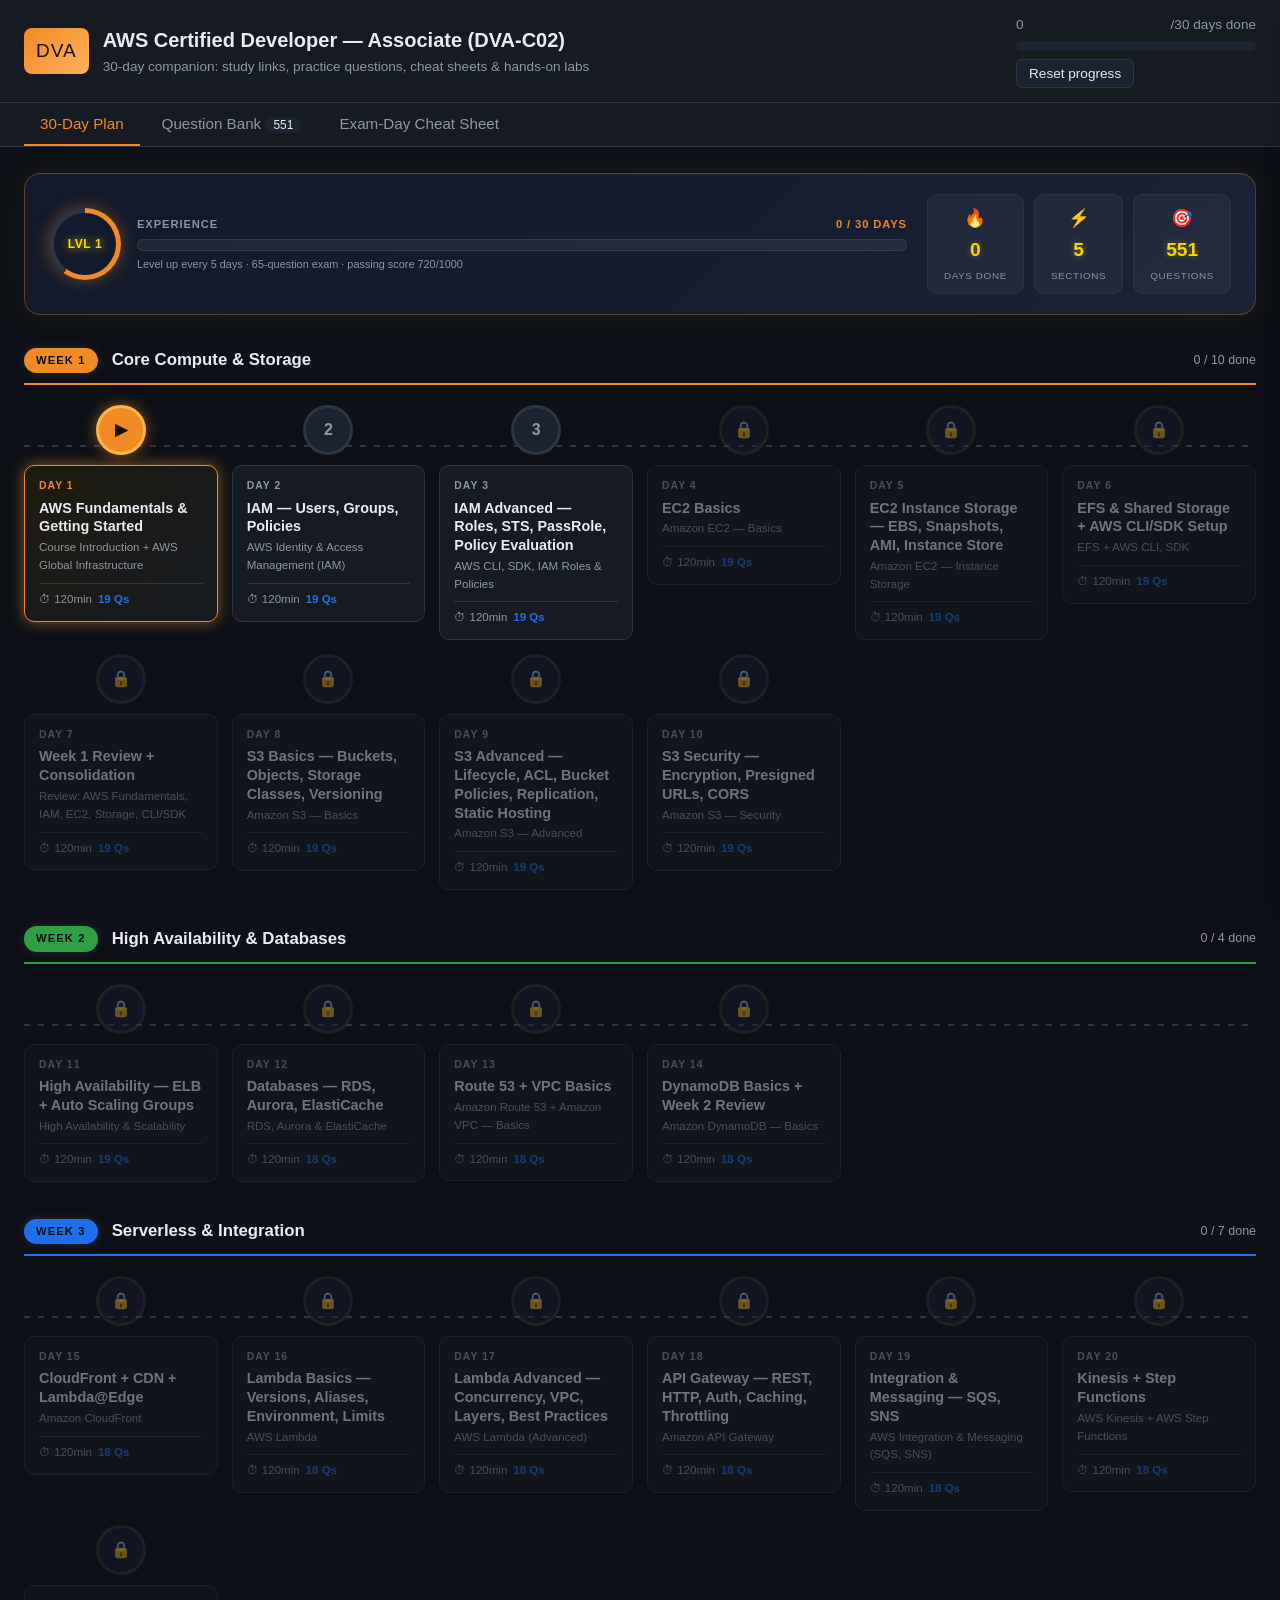
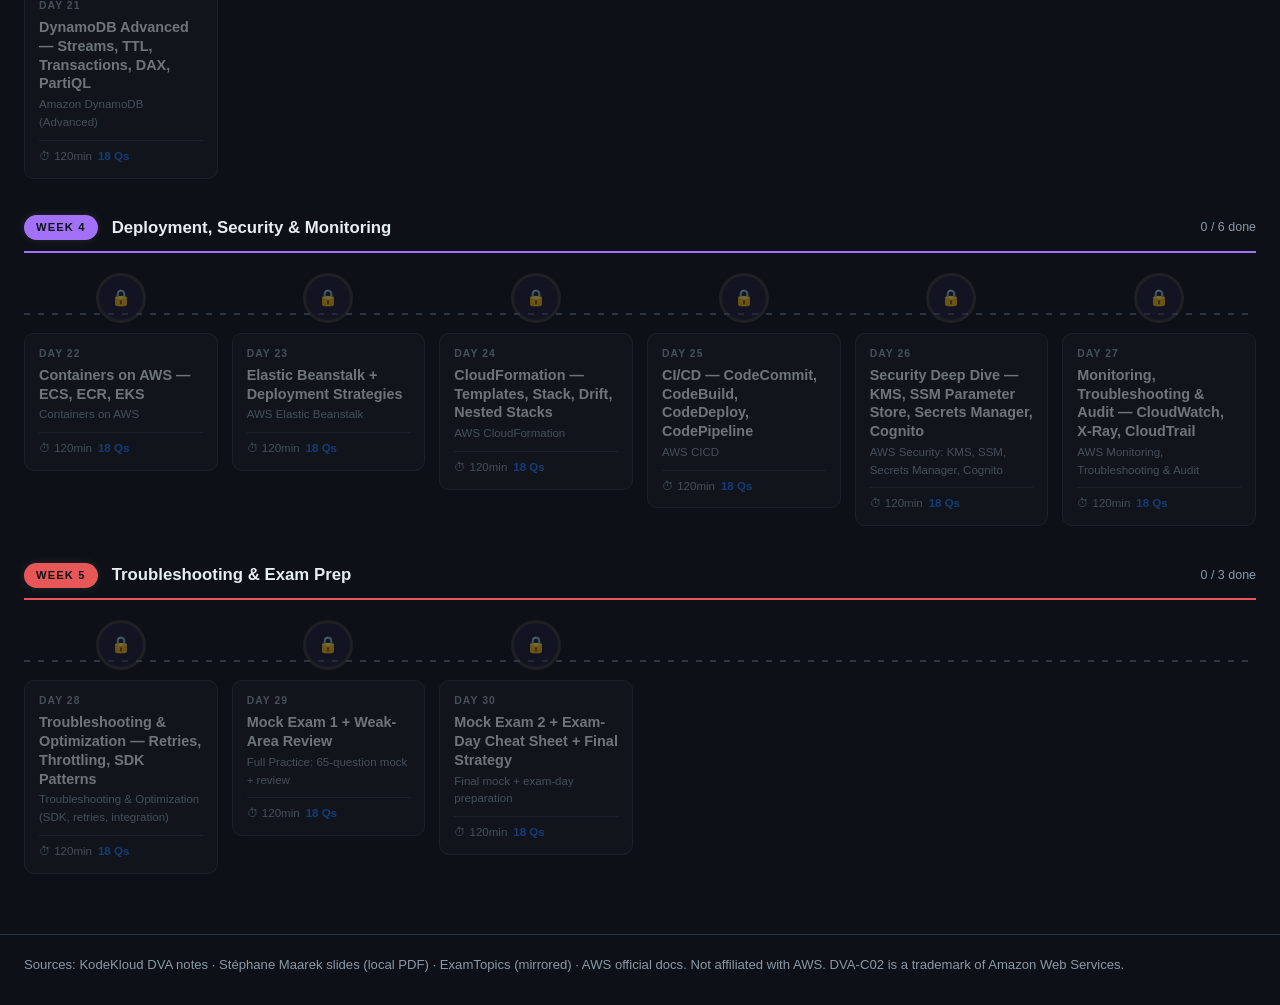
==== index.html @ 5e9e449c "Initial commit: AWS DVA-C02 prep companion" ====
<!DOCTYPE html>
<html lang="en">
<head>
<meta charset="UTF-8">
<meta name="viewport" content="width=device-width, initial-scale=1.0">
<title>AWS DVA-C02 Prep Companion</title>
<link rel="stylesheet" href="css/style.css">
</head>
<body>
<div class="sticky-head">
<header class="site-header">
  <div class="container">
    <div class="brand">
      <button id="logoHome" class="logo" title="Go to home">DVA</button>
      <div>
        <h1>AWS Certified Developer — Associate (DVA-C02)</h1>
        <p class="tagline">30-day companion: study links, practice questions, cheat sheets &amp; hands-on labs</p>
      </div>
    </div>
    <div class="progress-block">
      <div class="progress-label"><span id="doneCount">0</span>/30 days done</div>
      <div class="progress-track"><div id="progressBar" class="progress-fill"></div></div>
      <button id="resetBtn" class="btn-ghost" title="Clear all progress">Reset progress</button>
    </div>
  </div>
</header>

<nav class="main-nav">
  <div class="container">
    <button class="nav-btn active" data-view="plan">30-Day Plan</button>
    <button class="nav-btn" data-view="bank">Question Bank <span class="badge q-badge-count"></span></button>
    <button class="nav-btn" data-view="cheatsheet">Exam-Day Cheat Sheet</button>
  </div>
</nav>
</div>

<main class="container">

  <!-- PLAN VIEW -->
  <section id="view-plan" class="view active">

    <!-- Gaming HUD: XP bar + level + streak -->
    <div class="game-hud">
      <div class="hud-left">
        <div class="hud-level-wrap">
          <div class="hud-level-ring">
            <span id="playerLevel" class="hud-level-text">LVL 1</span>
          </div>
        </div>
        <div class="hud-xp-wrap">
          <div class="hud-xp-label">
            <span>EXPERIENCE</span>
            <span id="xpText" class="hud-xp-num">0 / 30 days</span>
          </div>
          <div class="hud-xp-track">
            <div id="xpBarFill" class="hud-xp-fill"></div>
          </div>
          <div class="hud-xp-sublabel">Level up every 5 days · 65-question exam · passing score 720/1000</div>
        </div>
      </div>
      <div class="hud-right">
        <div class="hud-stat-card">
          <span class="hud-stat-icon">🔥</span>
          <span class="hud-stat-value" id="streakCount">0</span>
          <span class="hud-stat-label">Days Done</span>
        </div>
        <div class="hud-stat-card">
          <span class="hud-stat-icon">⚡</span>
          <span class="hud-stat-value" id="chapterCount">5</span>
          <span class="hud-stat-label">Sections</span>
        </div>
        <div class="hud-stat-card">
          <span class="hud-stat-icon">🎯</span>
          <span class="hud-stat-value q-badge-count"></span>
          <span class="hud-stat-label">Questions</span>
        </div>
      </div>
    </div>

    <div id="planGrid" class="plan-milestone-grid"></div>
  </section>

  <!-- DAY DETAIL VIEW -->
  <section id="view-day" class="view">
    <div id="dayDetail"></div>
  </section>

  <!-- BANK VIEW -->
  <section id="view-bank" class="view">
    <div class="bank-toolbar bank-toolbar-sticky">
      <select id="bankServiceFilter">
        <option value="">All AWS services</option>
      </select>
      <button id="bankBadgeToggle" class="btn-toolbar-toggle">🏷 Hide Service</button>
      <div class="bank-jump-group">
        <input type="number" id="bankJump" placeholder="Q #" min="1" max="551">
        <button id="bankJumpBtn" class="btn-jump">Go</button>
      </div>
    </div>

    <div id="questionList" class="question-list"></div>
  </section>

  <!-- CHEAT SHEET VIEW -->
  <section id="view-cheatsheet" class="view">
    <div class="view-head">
      <h2>Exam-Day Cheat Sheet</h2>
      <p class="muted">One consolidated page for last-minute review — print it, save it, revise it the morning of the exam.</p>
    </div>
    <div id="cheatContent" class="cheat-content"></div>
  </section>
</main>

<footer class="site-footer">
  <div class="container">
    <p>Sources: KodeKloud DVA notes · Stéphane Maarek slides (local PDF) · ExamTopics (mirrored) · AWS official docs. <span class="muted">Not affiliated with AWS. DVA-C02 is a trademark of Amazon Web Services.</span></p>
  </div>
</footer>

<!-- Study note reader overlay -->
<div id="noteReader" class="note-reader" hidden>
  <div class="note-reader-bar">
    <button class="back-btn" id="noteBack">← Back to plan</button>
    <span id="noteTitle" class="note-reader-title"></span>
  </div>
  <div class="note-reader-body" id="noteBody"></div>
</div>

<!-- Answer Modal -->
<div id="answerModalOverlay" class="modal-overlay"></div>
<div id="answerModal" class="answer-modal">
  <div class="modal-header">
    <span class="modal-title">Explanation &amp; Discussion</span>
    <button id="answerModalClose" class="modal-close" aria-label="Close">✕</button>
  </div>
  <div id="answerModalBody" class="modal-body"></div>
</div>

<script src="data/plan.js"></script>
<script src="data/questions.js"></script>
<script src="data/daynotes.js"></script>
<script src="data/diagrams.js"></script>
<script src="data/notion.js"></script>
<script src="data/whitepapers.js"></script>
<script src="data/enrich.js"></script>
<script src="js/app.js"></script>
</body>
</html>
---- css/style.css ----
/* ════════════════════════════════════════════════════════════
   DVA-C02 Prep Companion — Main Stylesheet
   Gaming milestone theme + virtual-scroll bank
   ════════════════════════════════════════════════════════════ */

/* ── Design tokens ─────────────────────────────────────────── */
:root {
  --bg:       #0d1117;
  --bg-2:     #161b22;
  --bg-3:     #1c2330;
  --border:   #2d3542;
  --text:     #e6edf3;
  --muted:    #8b98a5;
  --accent:   #f08a24;
  --accent-2: #2ea043;
  --accent-3: #1f6feb;
  --warn:     #d29922;
  --danger:   #d1242f;
  --radius:   10px;
  --shadow:   0 2px 10px rgba(0,0,0,.35);

  /* gaming palette */
  --gold:     #ffd700;
  --gold-dim: rgba(255,215,0,.12);
  --xp:       linear-gradient(90deg, #f08a24, #ffb347, #f08a24);
  --done-glow: 0 0 12px rgba(46,160,67,.45);
  --active-glow: 0 0 14px rgba(240,138,36,.55);
}

/* ── Reset & base ──────────────────────────────────────────── */
*, *::before, *::after { box-sizing: border-box; margin: 0; padding: 0; }
html { scroll-behavior: smooth; }
body {
  font-family: Helvetica, "Helvetica Neue", Arial, sans-serif;
  background: var(--bg);
  color: var(--text);
  line-height: 1.55;
  font-size: 19px;
}
.container { max-width: 1800px; margin: 0 auto; padding: 0 24px; }
.muted { color: var(--muted); }
a { color: var(--accent-3); text-decoration: none; }
a:hover { text-decoration: underline; }
code { background: var(--bg-3); padding: 1px 5px; border-radius: 4px; font-size: .9em; }

/* ── Site header ───────────────────────────────────────────── */
.sticky-head {
  position: sticky; top: 0; z-index: 20;
}
.site-header {
  background: var(--bg-2);
  border-bottom: 1px solid var(--border);
}
.site-header .container {
  display: flex; align-items: center; justify-content: space-between;
  gap: 20px; flex-wrap: wrap; padding-top: 14px; padding-bottom: 14px;
}
.brand { display: flex; align-items: center; gap: 14px; }
.logo {
  background: linear-gradient(135deg, var(--accent), #ffb05c);
  color: #1a1206; font-weight: 800; padding: 8px 12px;
  border-radius: 8px; letter-spacing: 1px;
  border: none; cursor: pointer; font: inherit;
  transition: transform .12s, filter .12s;
}
.logo:hover { filter: brightness(1.1); transform: scale(1.04); }
.logo:active { transform: scale(.98); }
.brand h1 { font-size: 1.25rem; }
.tagline { color: var(--muted); font-size: .85rem; }
.progress-block { min-width: 240px; }
.progress-label {
  display: flex; justify-content: space-between;
  font-size: .85rem; color: var(--muted); margin-bottom: 6px;
}
.progress-track { height: 10px; background: var(--bg-3); border-radius: 6px; overflow: hidden; }
.progress-fill {
  height: 100%; width: 0%;
  background: linear-gradient(90deg, var(--accent-2), #3fb950);
  transition: width .4s ease;
}
.btn-ghost {
  background: var(--bg-3); color: var(--text);
  border: 1px solid var(--border); border-radius: 6px;
  padding: 6px 12px; cursor: pointer; font-size: .85rem; margin-top: 8px;
}
.btn-ghost:hover { background: var(--border); }

/* ── Nav ───────────────────────────────────────────────────── */
.main-nav {
  background: var(--bg-2);
  border-bottom: 1px solid var(--border);
}
.main-nav .container { display: flex; gap: 6px; flex-wrap: wrap; }
.nav-btn {
  background: none; border: none; color: var(--muted);
  padding: 12px 16px; cursor: pointer; font-size: .95rem;
  border-bottom: 2px solid transparent;
}
.nav-btn:hover { color: var(--text); }
.nav-btn.active { color: var(--accent); border-bottom-color: var(--accent); }
.badge {
  background: var(--bg-3); border-radius: 10px;
  padding: 1px 8px; font-size: .75rem; color: var(--text);
}

/* ── Views ─────────────────────────────────────────────────── */
.view { display: none; padding: 26px 0 60px; }
.view.active { display: block; }
.view-head { margin-bottom: 22px; }
.view-head h2 { font-size: 1.6rem; margin-bottom: 6px; }
.view-head .muted { font-size: .92rem; }

/* ════════════════════════════════════════════════════════════
   GAMING HUD — XP BAR, LEVEL RING, STAT CARDS
   ════════════════════════════════════════════════════════════ */
.game-hud {
  display: flex; align-items: center; justify-content: space-between;
  gap: 20px; flex-wrap: wrap;
  background: linear-gradient(135deg, #12192a 0%, #1a2236 100%);
  border: 1px solid rgba(240,138,36,.3);
  border-radius: 16px;
  padding: 20px 24px;
  margin-bottom: 32px;
  box-shadow: 0 0 30px rgba(240,138,36,.08), inset 0 1px 0 rgba(255,255,255,.04);
  position: relative; overflow: hidden;
}
/* subtle scanline texture */
.game-hud::before {
  content: "";
  position: absolute; inset: 0;
  background: repeating-linear-gradient(
    transparent, transparent 3px,
    rgba(0,0,0,.06) 3px, rgba(0,0,0,.06) 4px
  );
  pointer-events: none;
}

.hud-left {
  display: flex; align-items: center; gap: 16px; flex: 1; min-width: 260px;
}

/* Level ring */
.hud-level-wrap { flex-shrink: 0; }
.hud-level-ring {
  width: 72px; height: 72px; border-radius: 50%;
  background: conic-gradient(var(--accent) 0%, var(--accent) 60%, #2d3542 60%);
  display: flex; align-items: center; justify-content: center;
  box-shadow: 0 0 16px rgba(240,138,36,.4);
  position: relative;
}
.hud-level-ring::before {
  content: "";
  position: absolute; inset: 5px; border-radius: 50%;
  background: #12192a;
}
.hud-level-text {
  position: relative; z-index: 1;
  font-weight: 900; font-size: .75rem; letter-spacing: .05em;
  color: var(--gold); text-shadow: 0 0 8px var(--gold);
}

/* XP bar */
.hud-xp-wrap { flex: 1; }
.hud-xp-label {
  display: flex; justify-content: space-between;
  font-size: .7rem; font-weight: 700;
  text-transform: uppercase; letter-spacing: .08em; color: var(--muted);
  margin-bottom: 6px;
}
.hud-xp-num { color: var(--accent); }
.hud-xp-track {
  height: 12px; background: rgba(255,255,255,.06);
  border-radius: 8px; overflow: hidden;
  border: 1px solid rgba(255,255,255,.08);
}
.hud-xp-fill {
  height: 100%; width: 0%;
  background: var(--xp);
  background-size: 200% 100%;
  border-radius: 8px;
  transition: width .5s ease;
  animation: xp-shimmer 2.5s linear infinite;
  box-shadow: 0 0 8px rgba(240,138,36,.5);
}
@keyframes xp-shimmer {
  0%   { background-position: 0% 0%; }
  100% { background-position: 200% 0%; }
}
.hud-xp-sublabel { font-size: .68rem; color: var(--muted); margin-top: 5px; }

/* Stat cards */
.hud-right {
  display: flex; gap: 10px; flex-wrap: wrap;
}
.hud-stat-card {
  background: rgba(255,255,255,.04);
  border: 1px solid var(--border);
  border-radius: 10px;
  padding: 10px 16px;
  text-align: center;
  min-width: 72px;
  display: flex; flex-direction: column; align-items: center; gap: 3px;
}
.hud-stat-icon { font-size: 1.1rem; }
.hud-stat-value {
  font-size: 1.2rem; font-weight: 800; color: var(--gold);
  text-shadow: 0 0 6px rgba(255,215,0,.4);
}
.hud-stat-label {
  font-size: .62rem; text-transform: uppercase; letter-spacing: .06em; color: var(--muted);
}

/* ════════════════════════════════════════════════════════════
   MILESTONE PATH — QUEST CHAPTERS + NODES
   ════════════════════════════════════════════════════════════ */
.plan-milestone-grid { display: flex; flex-direction: column; gap: 36px; }

/* Chapter (= week) section */
.quest-chapter { }
.quest-chapter-head {
  display: flex; align-items: center; gap: 14px;
  margin-bottom: 20px;
  padding-bottom: 10px;
  border-bottom: 2px solid var(--w-color, var(--accent));
  position: relative;
}
.quest-chapter-badge {
  background: var(--w-color, var(--accent));
  color: #0d1117; font-size: .7rem; font-weight: 800;
  letter-spacing: .1em; text-transform: uppercase;
  border-radius: 20px; padding: 4px 12px;
  box-shadow: 0 0 10px rgba(255,255,255,.1);
}
.quest-chapter-title {
  font-size: 1.05rem; font-weight: 700; color: var(--text);
}
.quest-chapter-days {
  margin-left: auto; font-size: .78rem; color: var(--muted);
}

/* Scrollable horizontal path of milestones */
.milestone-path {
  display: grid;
  grid-template-columns: repeat(auto-fill, minmax(190px, 1fr));
  gap: 14px;
  position: relative;
}
/* subtle connecting line beneath the grid */
.milestone-path::before {
  content: "";
  position: absolute;
  top: 40px; left: 0; right: 0;
  height: 2px;
  background: repeating-linear-gradient(
    90deg,
    var(--border) 0, var(--border) 6px,
    transparent 6px, transparent 14px
  );
  pointer-events: none;
  z-index: 0;
}

/* Single milestone node */
.milestone-node {
  position: relative; z-index: 1;
  display: flex; flex-direction: column; align-items: center;
  cursor: pointer;
  transition: transform .15s ease;
}
.milestone-node:hover:not(.ms-locked) { transform: translateY(-4px); }

/* Badge circle at top */
.ms-badge {
  width: 50px; height: 50px; border-radius: 50%;
  display: flex; align-items: center; justify-content: center;
  font-size: 1rem; font-weight: 800; margin-bottom: 10px;
  flex-shrink: 0;
  transition: box-shadow .2s ease;
  border: 3px solid transparent;
  position: relative; z-index: 1;
}
.ms-icon { line-height: 1; }

/* Card below badge */
.ms-card {
  background: var(--bg-2); border: 1px solid var(--border);
  border-radius: var(--radius); padding: 12px 14px; width: 100%;
  text-align: left; position: relative;
  transition: border-color .15s ease, box-shadow .15s ease;
}

.ms-day-label {
  font-size: .65rem; font-weight: 800; letter-spacing: .1em;
  text-transform: uppercase; color: var(--muted); margin-bottom: 4px;
}
.ms-title { font-weight: 700; font-size: .9rem; margin-bottom: 3px; line-height: 1.3; }
.ms-module { font-size: .72rem; color: var(--muted); margin-bottom: 8px; }
.ms-footer {
  display: flex; align-items: center; gap: 6px; flex-wrap: wrap;
  border-top: 1px solid var(--border); padding-top: 7px; font-size: .72rem;
}
.ms-time { color: var(--muted); }
.ms-qs { color: var(--accent-3); font-weight: 600; }
.ms-xp {
  margin-left: auto; background: var(--gold-dim);
  color: var(--gold); border-radius: 10px; padding: 1px 7px;
  font-weight: 700; border: 1px solid rgba(255,215,0,.25);
}

/* ── State: DONE ── */
.ms-done .ms-badge {
  background: var(--accent-2);
  border-color: #3fb950;
  box-shadow: var(--done-glow);
  color: #fff;
}
.ms-done .ms-card {
  border-color: var(--accent-2);
  box-shadow: var(--done-glow);
}
.ms-done .ms-day-label { color: var(--accent-2); }
.ms-done::after {
  content: "COMPLETE";
  position: absolute; top: 6px; right: 8px;
  font-size: .58rem; font-weight: 800; letter-spacing: .08em;
  color: var(--accent-2); opacity: .7;
}

/* ── State: ACTIVE (next quest) ── */
.ms-active .ms-badge {
  background: var(--accent);
  border-color: #ffb347;
  box-shadow: var(--active-glow);
  color: #1a1206;
  animation: pulse-badge 1.8s ease-in-out infinite;
}
.ms-active .ms-card {
  border-color: var(--accent);
  box-shadow: var(--active-glow);
  background: linear-gradient(135deg, #1e1a0e 0%, var(--bg-2) 100%);
}
.ms-active .ms-day-label { color: var(--accent); }
@keyframes pulse-badge {
  0%, 100% { box-shadow: var(--active-glow); }
  50%       { box-shadow: 0 0 22px rgba(240,138,36,.8); }
}

/* ── State: OPEN (unlocked) ── */
.ms-open .ms-badge {
  background: var(--bg-3);
  border-color: var(--border);
  color: var(--muted);
}
.ms-open .ms-card { border-color: var(--border); }
.ms-open:hover .ms-badge { border-color: var(--accent-3); color: var(--accent-3); }
.ms-open:hover .ms-card  { border-color: var(--accent-3); box-shadow: 0 0 10px rgba(31,111,235,.2); }

/* ── State: LOCKED ── */
.ms-locked {
  cursor: default; opacity: .45; pointer-events: none;
}
.ms-locked .ms-badge {
  background: #1a1a2e;
  border-color: #333;
  color: #444;
}

/* ════════════════════════════════════════════════════════════
   DAY DETAIL
   ════════════════════════════════════════════════════════════ */
.back-btn {
  background: none; border: 1px solid var(--border); color: var(--muted);
  padding: 8px 14px; border-radius: 8px; cursor: pointer; margin-bottom: 18px; font-size: .9rem;
}
.back-btn:hover { color: var(--text); }
.day-head {
  background: var(--bg-2); border: 1px solid var(--border);
  border-radius: var(--radius); padding: 20px; margin-bottom: 18px;
}
.day-head h2 { font-size: 1.4rem; margin-bottom: 4px; }
.day-head .module { color: var(--accent); font-size: .9rem; }
.day-head .goal { color: var(--muted); margin-top: 8px; font-size: .92rem; }
.session-breakdown { display: flex; gap: 10px; flex-wrap: wrap; margin-top: 14px; }
.session-chip {
  background: var(--bg-3); border-radius: 20px; padding: 5px 12px;
  font-size: .8rem; color: var(--text);
}
.session-chip b { color: var(--accent); }
.mark-done { margin-top: 14px; }

/* Tabs */
.tabs {
  display: flex; gap: 4px; border-bottom: 1px solid var(--border);
  margin-bottom: 20px; flex-wrap: wrap;
}
.tab-btn {
  background: none; border: none; color: var(--muted);
  padding: 10px 18px; cursor: pointer; font-size: .95rem;
  border-bottom: 2px solid transparent;
}
.tab-btn:hover { color: var(--text); }
.tab-btn.active { color: var(--accent); border-bottom-color: var(--accent); font-weight: 600; }
.tab-panel { display: none; }
.tab-panel.active { display: block; animation: fade .2s ease; }
@keyframes fade { from { opacity: 0; transform: translateY(4px); } to { opacity: 1; } }

/* Panel cards */
.panel-card {
  background: var(--bg-2); border: 1px solid var(--border);
  border-radius: var(--radius); padding: 18px; margin-bottom: 14px;
}
.panel-card h3 { margin-bottom: 10px; font-size: 1.05rem; }

.link-list { list-style: none; }
.link-list li { padding: 9px 0; border-bottom: 1px dashed var(--border); }
.link-list li:last-child { border-bottom: none; }
.link-list .label { font-weight: 600; display: block; }
.link-list .note { color: var(--muted); font-size: .82rem; }
.link-list a .label { color: var(--accent-3); }

.cheat-list { list-style: none; counter-reset: cheat; }
.cheat-list li { position: relative; padding: 8px 0 8px 34px; border-bottom: 1px dashed var(--border); }
.cheat-list li:last-child { border-bottom: none; }
.cheat-list li::before {
  counter-increment: cheat; content: counter(cheat);
  position: absolute; left: 0; top: 9px;
  background: var(--bg-3); color: var(--accent);
  width: 24px; height: 24px; border-radius: 6px; font-size: .75rem;
  display: flex; align-items: center; justify-content: center; font-weight: 700;
}

.hands-list { list-style: none; }
.hands-list li { padding: 9px 0 9px 30px; position: relative; border-bottom: 1px dashed var(--border); }
.hands-list li:last-child { border-bottom: none; }
.hands-list li::before { content: "→"; position: absolute; left: 0; color: var(--accent-2); font-weight: 700; }

.empty-note { color: var(--warn); font-size: .9rem; }
.no-data { color: var(--muted); font-style: italic; }

/* Memory hooks */
.memory-hooks { border-color: var(--accent); }
.memory-hooks h3 { color: var(--accent); }
.cheat-list.hooks li::before {
  background: rgba(240,138,36,.15); color: var(--accent);
  border: 1px solid rgba(240,138,36,.4);
}
.cheat-list.hooks li { padding-left: 38px; }

/* Cheat sheet page */
.cheat-content .panel-card h3 { color: var(--accent); }
.cheat-content .panel-card p { color: var(--muted); }

/* ════════════════════════════════════════════════════════════
   QUESTION CARDS
   ════════════════════════════════════════════════════════════ */
.question-card {
  background: var(--bg-2); border: 1px solid var(--border);
  border-radius: var(--radius); padding: 18px; margin-bottom: 16px;
  contain: content; /* important: help browser optimize reflow */
}
.q-meta {
  display: flex; gap: 10px; align-items: center;
  flex-wrap: wrap; margin-bottom: 8px; font-size: .92rem;
}
.q-num { font-weight: 700; color: var(--accent-3); }
.q-service {
  font-size: .88rem; background: var(--bg-3); border: 1px solid var(--border);
  border-radius: 12px; padding: 2px 10px; color: var(--muted); margin-left: 8px;
}
.q-text { font-size: 1.22rem; margin-bottom: 12px; white-space: pre-line; }
.q-options { display: flex; flex-direction: column; gap: 6px; }

/* Option buttons — all styling here, no .option class */
.q-opt-btn {
  width: 100%; text-align: left; font: inherit; color: inherit;
  background: none; cursor: pointer;
  display: flex; gap: 10px; align-items: flex-start;
  padding: 9px 12px; border-radius: 8px; border: 1px solid var(--border);
  transition: border-color .12s, background .12s;
}
.q-opt-btn:hover:not(:disabled) { border-color: var(--accent-3); background: rgba(88,166,255,.06); }
.q-opt-btn:focus-visible { outline: 2px solid var(--accent-3); outline-offset: 2px; }
.q-opt-btn:disabled { cursor: default; }

.opt-letter { font-weight: 700; color: var(--accent-3); min-width: 22px; flex-shrink: 0; }
.opt-text   { font-size: 1.12rem; line-height: 1.5; white-space: pre-line; }
.q-quote { font-weight: 700; }

/* Inline correct / wrong highlight on options */
.q-opt-btn.opt-correct { border-color: var(--accent-2); background: rgba(46,160,67,.10); }
.q-opt-btn.opt-correct .opt-letter { color: var(--accent-2); }
.q-opt-btn.opt-wrong   { border-color: var(--danger);    background: rgba(209,36,47,.10); }
.q-opt-btn.opt-wrong   .opt-letter { color: var(--danger); }

/* Inline result strip injected after .q-options */
.q-inline-result {
  display: flex; flex-wrap: wrap; align-items: center; gap: 10px;
  margin-top: 12px; padding: 10px 14px; border-radius: 8px;
  font-size: 1.05rem; font-weight: 600;
}
.q-inline-result.is-correct {
  background: rgba(46,160,67,.10); border: 1px solid var(--accent-2); color: var(--accent-2);
}
.q-inline-result.is-wrong {
  background: rgba(209,36,47,.09); border: 1px solid var(--danger); color: #f07b84;
}
.q-inline-icon { font-size: 1rem; }
.btn-explanation {
  margin-left: auto;
  background: var(--bg-3); color: var(--text);
  border: 1px solid var(--border); border-radius: 7px;
  padding: 5px 13px; font: inherit; font-size: .82rem; font-weight: 600;
  cursor: pointer; white-space: nowrap;
  transition: border-color .15s, background .15s;
}
.btn-explanation:hover { border-color: var(--accent-3); background: rgba(31,111,235,.1); color: var(--accent-3); }

/* Prevent re-answer styling after submit */
.q-answered .q-opt-btn { pointer-events: none; }

/* Jump highlight */
.highlight-jump { animation: jumpFlash 1.6s ease; border-color: var(--accent) !important; }
@keyframes jumpFlash {
  0%   { box-shadow: 0 0 0 3px rgba(240,138,36,.6); }
  100% { box-shadow: none; }
}

/* ════════════════════════════════════════════════════════════
   BANK VIEW
   ════════════════════════════════════════════════════════════ */
#view-bank {
  /* Break out of the 1100px container so the bank uses near full width */
  margin-left: calc(50% - 50vw);
  margin-right: calc(50% - 50vw);
  padding-left: clamp(10px, 1.5vw, 24px);
  padding-right: clamp(10px, 1.5vw, 24px);
}
#view-bank > * {
  max-width: 2200px;
  margin-left: auto;
  margin-right: auto;
}
.bank-toolbar {
  display: flex; gap: 10px; flex-wrap: wrap; align-items: center; margin-bottom: 14px;
}
.bank-toolbar-sticky {
  position: sticky;
  top: var(--sticky-head-h, 168px); /* below sticky header + nav */
  z-index: 9;
  background: var(--bg-2);
  border-bottom: 1px solid var(--border);
  border-top: 1px solid var(--border);
  margin-left: calc(-1 * clamp(10px, 1.5vw, 24px));
  margin-right: calc(-1 * clamp(10px, 1.5vw, 24px));
  margin-bottom: 18px;
  padding: 10px clamp(10px, 1.5vw, 24px);
  max-width: none;
}
.bank-toolbar input[type=search],
.bank-toolbar select {
  background: var(--bg-2); color: var(--text); border: 1px solid var(--border);
  border-radius: 8px; padding: 9px 12px; font-size: .9rem;
}
.bank-toolbar input[type=search] { flex: 1; min-width: 200px; }
.bank-toolbar select { min-width: 180px; }
.bank-jump-group { display: flex; align-items: center; gap: 6px; }

/* Service badge toggle button */
.btn-toolbar-toggle {
  background: var(--bg-2); color: var(--muted);
  border: 1px solid var(--border); border-radius: 8px;
  padding: 9px 14px; font: inherit; font-size: .88rem; font-weight: 600;
  cursor: pointer; white-space: nowrap;
  transition: border-color .15s, color .15s, background .15s;
}
.btn-toolbar-toggle:hover { border-color: var(--accent-3); color: var(--text); }
.btn-toolbar-toggle.active {
  background: rgba(31,111,235,.12); border-color: var(--accent-3); color: var(--accent-3);
}

/* Hide service badge when toggle is active */
#questionList.hide-service-badge .q-service { display: none; }
#bankJump {
  background: var(--bg-2); color: var(--text); border: 1px solid var(--border);
  border-radius: 8px; padding: 9px 10px; font-size: .9rem; width: 84px;
}
.btn-jump {
  background: var(--accent); color: #1a1206; border: none;
  border-radius: 8px; padding: 9px 14px; font-weight: 700;
  cursor: pointer; font-size: .88rem;
}
.btn-jump:hover { filter: brightness(1.08); }
.bank-stats {
  font-size: .82rem; color: var(--muted); margin-bottom: 12px;
  padding: 6px 10px; background: var(--bg-3);
  border-radius: 6px; border: 1px solid var(--border);
  display: inline-block;
}

/* Virtual scroll sentinel + end marker */
.bank-sentinel { height: 1px; }
.bank-end-marker {
  text-align: center; padding: 20px;
  color: var(--accent-2); font-size: .85rem; font-weight: 600;
}

/* ════════════════════════════════════════════════════════════
   ANSWER MODAL (slide-in from right)
   ════════════════════════════════════════════════════════════ */
body.modal-open { overflow: hidden; }
.modal-overlay {
  position: fixed; inset: 0; z-index: 1000;
  background: rgba(0,0,0,.55);
  opacity: 0; visibility: hidden;
  transition: opacity .22s ease, visibility .22s ease;
}
.modal-overlay.show { opacity: 1; visibility: visible; }
.answer-modal {
  position: fixed; top: 0; right: 0; bottom: 0; z-index: 1001;
  width: min(540px, 100vw); background: var(--bg-2);
  border-left: 1px solid var(--border); box-shadow: -8px 0 30px rgba(0,0,0,.45);
  transform: translateX(105%); transition: transform .25s ease;
  display: flex; flex-direction: column;
}
.answer-modal.open { transform: translateX(0); }
.modal-header {
  display: flex; align-items: center; justify-content: space-between;
  padding: 14px 18px; border-bottom: 1px solid var(--border); background: var(--bg-3);
}
.modal-title { font-weight: 700; font-size: .95rem; }
.modal-close {
  background: none; border: none; color: var(--muted); font-size: 1.15rem;
  cursor: pointer; padding: 4px 8px; border-radius: 6px; line-height: 1;
}
.modal-close:hover { color: var(--text); background: var(--border); }
.modal-body { flex: 1; overflow-y: auto; padding: 18px; }
.modal-q-header { display: flex; align-items: center; gap: 8px; flex-wrap: wrap; margin-bottom: 10px; }
.modal-q-num { font-weight: 800; color: var(--accent); font-size: .85rem; }
.modal-q-svc {
  font-size: .72rem; background: var(--bg-3); border: 1px solid var(--border);
  border-radius: 12px; padding: 2px 8px; color: var(--muted);
}
.modal-q-text { font-size: 1.18rem; line-height: 1.5; margin-bottom: 14px; white-space: pre-line; }
.modal-options { display: flex; flex-direction: column; gap: 8px; }
.modal-option {
  display: flex; gap: 10px; align-items: flex-start;
  border: 1px solid var(--border); border-radius: 8px; padding: 10px 12px;
  cursor: pointer; transition: border-color .15s, background .15s;
}
.modal-option:hover        { border-color: var(--accent-3); background: rgba(31,111,235,.06); }
.modal-option.picked       { border-color: var(--accent-3); background: rgba(31,111,235,.12); }
.modal-option.correct      { border-color: var(--accent-2); background: rgba(46,160,67,.1); }
.modal-option.correct .mo-letter { color: var(--accent-2); }
.modal-option.wrong        { border-color: var(--danger); background: rgba(209,36,47,.1); }
.modal-option.wrong .mo-letter  { color: var(--danger); }
.mo-letter { font-weight: 800; color: var(--accent-3); min-width: 22px; }
.mo-text { font-size: 1.06rem; line-height: 1.5; white-space: pre-line; }
.btn-modal-submit {
  margin-top: 14px; width: 100%; background: var(--accent-3); color: #fff;
  border: none; border-radius: 8px; padding: 11px; font-size: .92rem; font-weight: 600;
  cursor: pointer;
}
.btn-modal-submit:disabled { background: var(--bg-3); color: var(--muted); cursor: not-allowed; }
.btn-modal-submit:not(:disabled):hover { filter: brightness(1.1); }
.modal-result {
  margin-top: 14px; padding: 12px 14px; border-radius: 8px; font-size: .92rem; font-weight: 600;
}
.modal-result.correct { background: rgba(46,160,67,.12); border: 1px solid var(--accent-2); color: var(--accent-2); }
.modal-result.wrong   { background: rgba(209,36,47,.1);  border: 1px solid var(--danger);    color: #f07b84; }
.modal-source { margin-top: 14px; font-size: .82rem; }

/* Community votes */
.community-votes { display: flex; flex-wrap: wrap; align-items: center; gap: 6px; margin-top: 12px; }
.cv-label  { font-size: .78rem; color: var(--muted); font-weight: 600; }
.cv-item   {
  font-size: .78rem; background: var(--bg-2); border: 1px solid var(--border);
  border-radius: 10px; padding: 2px 9px; color: var(--text);
}

/* Discussion */
.discussion-section { margin-top: 14px; border-top: 1px solid var(--border); padding-top: 12px; }
.disc-toggle {
  display: flex; align-items: center; gap: 6px; width: 100%; text-align: left;
  background: none; border: none; padding: 6px 0; cursor: pointer; font: inherit;
  font-size: .82rem; font-weight: 700; color: var(--accent-3);
  text-transform: uppercase; letter-spacing: .04em;
}
.disc-toggle:hover { color: var(--text); }
.disc-count { font-weight: 600; }
.disc-caret { margin-left: auto; transition: transform .2s ease; color: var(--muted); }
.disc-toggle.open .disc-caret { transform: rotate(90deg); }
.disc-comments { display: none; margin-top: 10px; }
.disc-toggle.open + .disc-comments { display: block; }
.disc-comment {
  background: var(--bg-2); border: 1px solid var(--border);
  border-radius: 8px; padding: 10px 12px; margin-bottom: 8px;
}
.disc-poster  { font-size: .75rem; font-weight: 700; color: var(--accent-3); margin-bottom: 4px; }
.disc-content { font-size: .82rem; line-height: 1.55; white-space: pre-wrap; word-break: break-word; }

/* ════════════════════════════════════════════════════════════
   NOTES READER OVERLAY
   ════════════════════════════════════════════════════════════ */
body.reader-open { overflow: hidden; }
.note-reader {
  position: fixed; inset: 0; z-index: 2000; background: #fff; color: #1f2328;
  display: flex; flex-direction: column;
}
.note-reader[hidden] { display: none; }
.note-reader-bar {
  position: sticky; top: 0; z-index: 10; display: flex; align-items: center; gap: 12px;
  padding: 10px 18px; background: var(--bg-2); border-bottom: 1px solid var(--border);
}
.note-reader-title { font-weight: 700; font-size: 1.05rem; }
.note-reader-bar .back-btn {
  background: var(--accent); color: #fff; border: none;
  border-radius: 8px; padding: 8px 14px; font: inherit; font-size: .9rem; font-weight: 600;
  cursor: pointer;
}
.note-reader-bar .back-btn:hover { background: var(--accent-2); }
.note-reader-body {
  flex: 1; overflow-y: auto; padding: 32px 20px 80px; line-height: 1.6; font-size: 1rem;
}
.note-reader-body > *       { max-width: 1400px; margin-left: auto; margin-right: auto; }
.note-reader-body h1, .note-reader-body h2,
.note-reader-body h3, .note-reader-body h4 {
  max-width: 1400px; margin-left: auto; margin-right: auto;
  color: #111; line-height: 1.3; font-weight: 700;
}
.note-reader-body h1 { font-size: 1.7rem; border-bottom: 2px solid #e6e6e6; padding-bottom: 8px; margin: 8px auto 20px; }
.note-reader-body h2 { font-size: 1.35rem; border-bottom: 1px solid #eee; padding-bottom: 6px; margin: 34px auto 14px; }
.note-reader-body h3 { font-size: 1.12rem; margin: 26px auto 10px; }
.note-reader-body h4 { font-size: 1rem; margin: 22px auto 8px; }
.note-reader-body p  { margin: 12px auto; }
.note-reader-body a  { color: var(--accent); text-decoration: none; }
.note-reader-body a:hover { text-decoration: underline; }
.note-reader-body ul, .note-reader-body ol { margin: 10px auto; padding-left: 26px; }
.note-reader-body li { margin: 5px 0; }
.note-reader-body code {
  background: #f3f4f6; border-radius: 4px; padding: 2px 5px;
  font-family: "SFMono-Regular", Consolas, "Liberation Mono", Menlo, monospace; font-size: .85em;
}
.note-reader-body pre {
  background: #f6f8fa; border: 1px solid #e6e6e6; border-radius: 8px;
  padding: 14px 16px; overflow-x: auto; margin: 14px auto;
}
.note-reader-body pre code { background: none; padding: 0; font-size: .85em; }
.note-reader-body table {
  border-collapse: collapse; margin: 16px auto; font-size: .92rem; max-width: 100%;
}
.note-reader-body th, .note-reader-body td {
  border: 1px solid #d9dee3; padding: 7px 12px; text-align: left;
}
.note-reader-body th  { background: #f3f4f6; font-weight: 600; }
.note-reader-body tr:nth-child(even) td { background: #fafbfc; }
.note-reader-body blockquote {
  border-left: 4px solid var(--accent); background: rgba(240,138,36,.06);
  margin: 14px auto; padding: 8px 14px; border-radius: 0 6px 6px 0; color: #444;
}
.note-reader-body hr { border: 0; border-top: 1px solid #e6e6e6; margin: 24px auto; }
.note-reader-body img { max-width: 100%; height: auto; }

/* Condensed note styles */
.note-intro {
  font-size: 1.05rem; color: #444; line-height: 1.55;
  background: #fdf6ec; border: 1px solid #f0d9b8; border-left: 4px solid var(--accent);
  border-radius: 8px; padding: 12px 16px;
}
.must-list li, .trigger-list li { margin: 8px 0; }
.trigger-list {
  background: rgba(45,110,220,.06); border: 1px solid rgba(45,110,220,.25);
  border-radius: 8px; padding: 14px 18px 14px 36px;
}
.trigger-list li::before { content: "→"; color: #2d6edc; font-weight: 700; }
.ref-table th { background: #f3f4f6; }
.note-reader-body .ref-table th:first-child { width: 34%; }
.source-link { margin-top: 22px; padding-top: 12px; border-top: 1px solid #eee; font-size: .9rem; }
.source-link a { font-weight: 600; }
.topic-list { display: flex; flex-wrap: wrap; gap: 8px; }
.topic-list li { display: inline-block; margin: 0; }

/* Note link button */
.note-link {
  display: inline-flex; align-items: center; gap: 6px;
  background: var(--bg-2); border: 1px solid var(--border); border-radius: 8px;
  color: var(--text); padding: 6px 12px; cursor: pointer; font: inherit; font-size: .9rem;
  transition: border-color .15s, color .15s;
}
.note-link:hover { border-color: var(--accent); color: var(--accent); }

/* ════════════════════════════════════════════════════════════
   DIAGRAMS
   ════════════════════════════════════════════════════════════ */
.diagram {
  border: 1px solid var(--border); border-radius: 10px; background: #fff;
  padding: 14px 16px; margin: 14px auto; max-width: 1400px;
  box-shadow: 0 1px 3px rgba(0,0,0,.05);
}
.diagram-title {
  font-size: .78rem; font-weight: 700; text-transform: uppercase; letter-spacing: .04em;
  color: var(--accent); margin-bottom: 12px;
}
.d-node {
  background: #fbf6ee; border: 1px solid #e4d3b8; border-radius: 8px;
  padding: 8px 12px; font-size: .85rem; line-height: 1.35; color: #3a3227; text-align: center;
}
.d-arrow { color: var(--accent); font-weight: 700; font-size: 1rem; flex: 0 0 auto; }
.d-flow  { display: flex; align-items: center; gap: 8px; flex-wrap: wrap; justify-content: center; }
.d-compare { display: grid; grid-template-columns: repeat(auto-fit, minmax(150px, 1fr)); gap: 10px; }
.d-col  { border: 1px solid var(--border); border-radius: 8px; overflow: hidden; background: #fff; }
.d-col-head { background: #f3f0ea; font-weight: 700; font-size: .85rem; text-align: center; padding: 7px 8px; }
.d-col-tag  { font-size: .72rem; color: var(--accent); text-align: center; padding: 2px 6px 4px; }
.d-items    { list-style: none; margin: 0; padding: 8px 12px 10px; }
.d-items li { font-size: .8rem; margin: 5px 0; padding-left: 14px; position: relative; }
.d-items li::before { content: "•"; color: var(--accent); position: absolute; left: 0; }
.d-fanout   { display: flex; flex-direction: column; align-items: center; gap: 6px; }
.d-fanout .d-src { font-weight: 700; border-color: var(--accent); background: #fdf3e5; }
.d-fanmid   { color: var(--accent); font-size: 1.1rem; }
.d-fanto    { display: flex; gap: 8px; flex-wrap: wrap; justify-content: center; }
.d-stack    { display: flex; flex-direction: column; gap: 8px; }
.d-layer {
  display: flex; align-items: center; justify-content: space-between; gap: 12px;
  border: 1px solid var(--border); border-radius: 8px; background: #fff; padding: 8px 12px;
}
.d-layer-name { font-weight: 700; font-size: .86rem; white-space: nowrap; }
.d-layer-note { font-size: .78rem; color: #777; text-align: right; }
.d-decision   { text-align: center; }
.d-diamond {
  display: inline-block; border: 2px dashed var(--accent); color: #7a4a10;
  background: #fdf3e5; border-radius: 10px; padding: 10px 18px;
  font-weight: 700; font-size: .9rem;
}
.d-branches { display: flex; gap: 24px; justify-content: center; flex-wrap: wrap; margin-top: 12px; }
.d-branch   { display: flex; flex-direction: column; align-items: center; gap: 6px; }
.d-branch .d-node { min-width: 160px; }
.d-tag { font-size: .7rem; font-weight: 700; border-radius: 20px; padding: 2px 10px; }
.d-tag.yes { background: #e4f5e4; color: #2e7d32; border: 1px solid #b9e0b9; }
.d-tag.no  { background: #fdeaea; color: #c62828; border: 1px solid #f2c4c4; }
.d-branch-note { font-size: .76rem; color: #666; max-width: 220px; padding-top: 4px; }

/* ── Footer ──────────────────────────────────────────────── */
.site-footer {
  border-top: 1px solid var(--border); padding: 20px 0 30px;
  color: var(--muted); font-size: .82rem;
}

/* ── Responsive ──────────────────────────────────────────── */
@media (max-width: 768px) {
  .bank-toolbar-sticky { position: static; }
  .site-header .container { flex-direction: column; align-items: flex-start; }
  .game-hud { flex-direction: column; }
  .hud-right { justify-content: center; }
  .milestone-path { grid-template-columns: 1fr 1fr; }
}
@media (max-width: 480px) {
  .milestone-path { grid-template-columns: 1fr; }
  .milestone-path::before { display: none; }
}
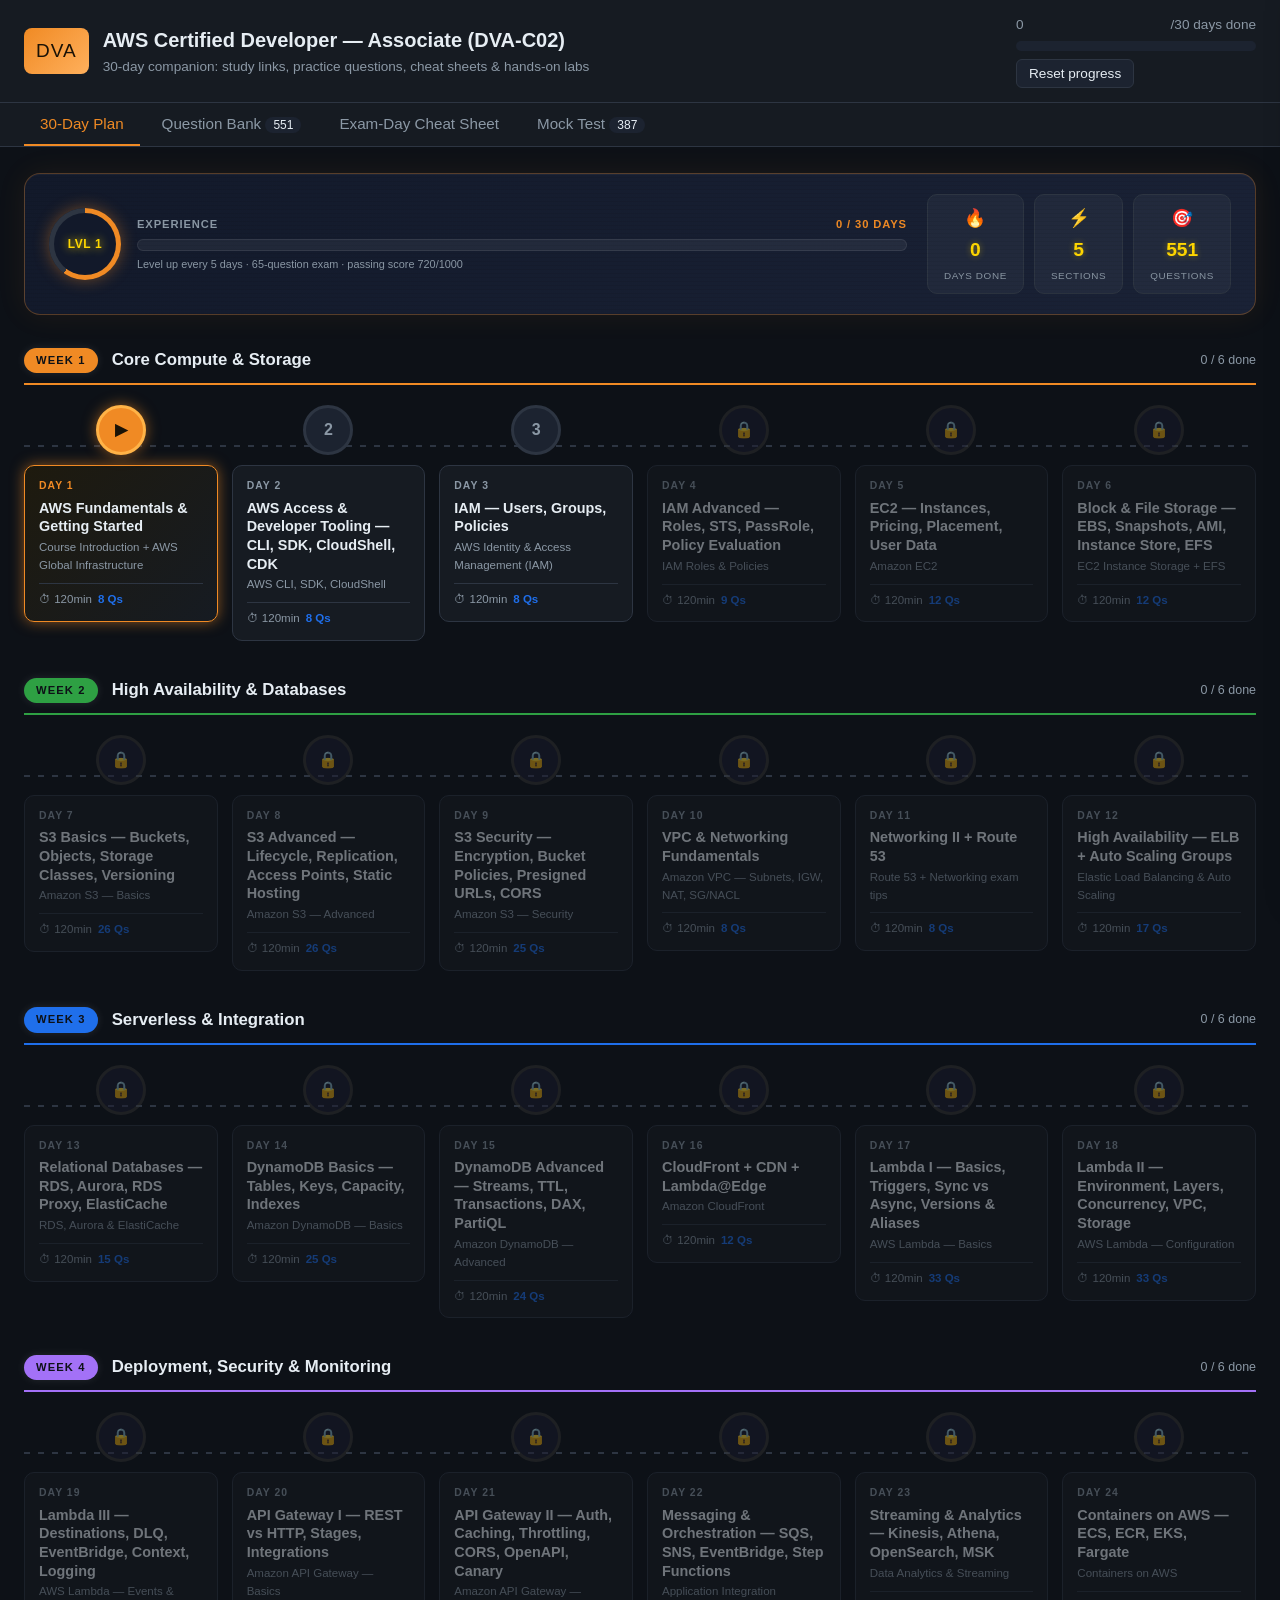
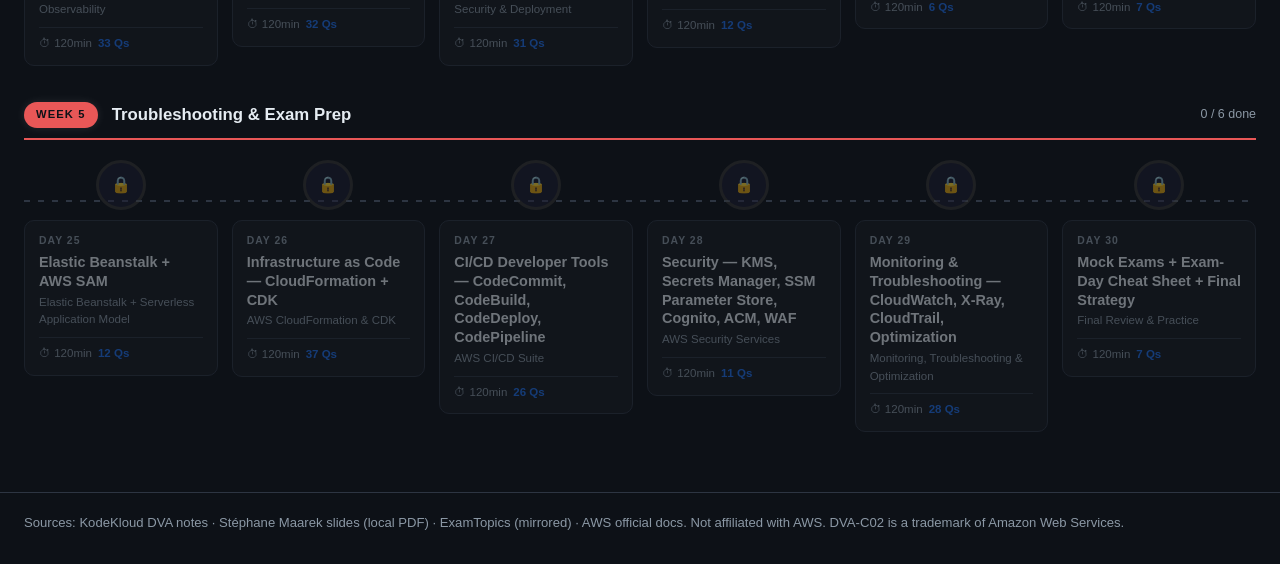
==== commit 6fa6f6e3: "feat: add Mock Test exam simulator (387 Q) + rewrite README Add a timed, real-exam DVA-C02 simulator" ====
--- a/index.html
+++ b/index.html
@@ -30,6 +30,7 @@
     <button class="nav-btn active" data-view="plan">30-Day Plan</button>
     <button class="nav-btn" data-view="bank">Question Bank <span class="badge q-badge-count"></span></button>
     <button class="nav-btn" data-view="cheatsheet">Exam-Day Cheat Sheet</button>
+    <button class="nav-btn" data-view="mock">Mock Test <span class="badge mock-badge-count"></span></button>
   </div>
 </nav>
 </div>
@@ -109,6 +110,11 @@
     </div>
     <div id="cheatContent" class="cheat-content"></div>
   </section>
+
+  <!-- MOCK TEST VIEW -->
+  <section id="view-mock" class="view">
+    <div id="mockRoot" class="mock-root"></div>
+  </section>
 </main>
 
 <footer class="site-footer">
@@ -143,6 +149,8 @@
 <script src="data/notion.js"></script>
 <script src="data/whitepapers.js"></script>
 <script src="data/enrich.js"></script>
+<script src="data/mocktests.js"></script>
 <script src="js/app.js"></script>
+<script src="js/mock.js"></script>
 </body>
 </html>
--- a/css/style.css
+++ b/css/style.css
@@ -449,6 +449,13 @@
 /* Cheat sheet page */
 .cheat-content .panel-card h3 { color: var(--accent); }
 .cheat-content .panel-card p { color: var(--muted); }
+.cheat-master { border-color: var(--accent); }
+.cheat-week-count { color: var(--muted); font-weight: 400; font-size: .8rem; }
+.cheat-day {
+  margin: 16px 0 4px; padding-left: 9px; font-size: .9rem; font-weight: 700;
+  color: var(--accent-3); border-left: 3px solid var(--accent-3);
+}
+.cheat-day:first-of-type { margin-top: 2px; }
 
 /* ════════════════════════════════════════════════════════════
    QUESTION CARDS
@@ -463,6 +470,11 @@
   flex-wrap: wrap; margin-bottom: 8px; font-size: .92rem;
 }
 .q-num { font-weight: 700; color: var(--accent-3); }
+.q-seq {
+  font-weight: 800; font-size: .82rem; letter-spacing: .02em;
+  background: var(--accent); color: #fff;
+  border-radius: 12px; padding: 2px 10px;
+}
 .q-service {
   font-size: .88rem; background: var(--bg-3); border: 1px solid var(--border);
   border-radius: 12px; padding: 2px 10px; color: var(--muted); margin-left: 8px;
@@ -514,6 +526,25 @@
   transition: border-color .15s, background .15s;
 }
 .btn-explanation:hover { border-color: var(--accent-3); background: rgba(31,111,235,.1); color: var(--accent-3); }
+
+/* Group the action buttons on the right of the result strip */
+.q-inline-actions {
+  margin-left: auto; display: flex; align-items: center; gap: 8px; flex-wrap: wrap;
+}
+.q-inline-actions .btn-explanation { margin-left: 0; }
+
+/* "Copy for LLM" button — copies a detailed exam-tutor prompt to the clipboard */
+.btn-copy-llm {
+  background: var(--bg-3); color: var(--text);
+  border: 1px solid var(--border); border-radius: 7px;
+  padding: 5px 13px; font: inherit; font-size: .82rem; font-weight: 600;
+  cursor: pointer; white-space: nowrap;
+  transition: border-color .15s, background .15s, color .15s;
+}
+.btn-copy-llm:hover { border-color: var(--accent-4, #a371f7); background: rgba(163,113,247,.12); color: var(--accent-4, #a371f7); }
+.btn-copy-llm.copied {
+  border-color: var(--accent-2); background: rgba(46,160,67,.14); color: var(--accent-2);
+}
 
 /* Prevent re-answer styling after submit */
 .q-answered .q-opt-btn { pointer-events: none; }
@@ -795,6 +826,7 @@
   border: 1px solid var(--border); border-radius: 10px; background: #fff;
   padding: 14px 16px; margin: 14px auto; max-width: 1400px;
   box-shadow: 0 1px 3px rgba(0,0,0,.05);
+  color: #2a2620; /* dark base: white card must not inherit dark-theme light --text */
 }
 .diagram-title {
   font-size: .78rem; font-weight: 700; text-transform: uppercase; letter-spacing: .04em;
@@ -838,6 +870,31 @@
 .d-tag.no  { background: #fdeaea; color: #c62828; border: 1px solid #f2c4c4; }
 .d-branch-note { font-size: .76rem; color: #666; max-width: 220px; padding-top: 4px; }
 
+/* ════════════════════════════════════════════════════════════
+   KEY TAKEAWAYS
+   ════════════════════════════════════════════════════════════ */
+.kt-topic {
+  background: var(--bg-2); border: 1px solid var(--border);
+  border-radius: var(--radius); padding: 16px 18px; margin-bottom: 16px;
+}
+.kt-head { display: flex; align-items: center; gap: 10px; margin-bottom: 6px; }
+.kt-idx {
+  flex: 0 0 auto; width: 26px; height: 26px; border-radius: 50%;
+  background: var(--accent); color: #1a1206; font-weight: 800; font-size: .85rem;
+  display: flex; align-items: center; justify-content: center;
+}
+.kt-title { font-weight: 700; font-size: 1.08rem; color: var(--text); }
+.kt-theory { color: var(--muted); line-height: 1.55; margin: 6px 0 2px; font-size: .95rem; }
+.kt-note { border-radius: 8px; padding: 10px 14px; margin-top: 12px; font-size: .9rem; line-height: 1.5; }
+.kt-remember {
+  background: rgba(240,138,36,.12); border: 1px solid rgba(240,138,36,.4); color: #ffce9e;
+}
+.kt-remember b { color: var(--accent); }
+.kt-correction {
+  background: rgba(209,36,47,.12); border: 1px solid rgba(209,36,47,.4); color: #ffb3b8;
+}
+.kt-correction b { color: #ff6b73; }
+
 /* ── Footer ──────────────────────────────────────────────── */
 .site-footer {
   border-top: 1px solid var(--border); padding: 20px 0 30px;
@@ -856,3 +913,227 @@
   .milestone-path { grid-template-columns: 1fr; }
   .milestone-path::before { display: none; }
 }
+
+/* ════════════════════════════════════════════════════════════
+   MOCK TEST — real-exam simulator
+   ════════════════════════════════════════════════════════════ */
+
+/* shared buttons (only .btn-ghost existed before) */
+.btn-primary, .btn-secondary, .btn-danger {
+  border: 1px solid transparent; border-radius: 6px; cursor: pointer;
+  padding: 9px 18px; font-size: .9rem; font-weight: 600; font-family: inherit;
+}
+.btn-primary { background: linear-gradient(135deg, var(--accent), #ffb05c); color: #241a0d; }
+.btn-primary:hover { filter: brightness(1.07); }
+.btn-primary:disabled { opacity: .45; cursor: not-allowed; filter: none; }
+.btn-secondary { background: var(--bg-3); color: var(--text); border-color: var(--border); }
+.btn-secondary:hover { background: var(--border); }
+.btn-danger { background: var(--danger); color: #fff; }
+.btn-danger:hover { filter: brightness(1.1); }
+
+/* ── Landing ─────────────────────────────────────────────── */
+.mock-head h2 { font-size: 1.7rem; margin-bottom: 8px; }
+.mock-exam-name { display: block; font-size: .9rem; color: var(--muted); font-weight: 400; margin-top: 2px; }
+.mock-head p { max-width: 900px; }
+.mock-source { font-size: .8rem; margin-top: 6px; }
+
+.mock-resume {
+  display: flex; align-items: center; justify-content: space-between; gap: 16px; flex-wrap: wrap;
+  background: var(--gold-dim); border: 1px solid var(--gold);
+  border-radius: var(--radius); padding: 14px 18px; margin: 20px 0;
+}
+.mock-resume-tag { color: var(--gold); font-weight: 700; margin-right: 10px; }
+.mock-resume-actions { display: flex; gap: 10px; }
+
+.mock-grid {
+  display: grid; grid-template-columns: repeat(auto-fill, minmax(255px, 1fr));
+  gap: 18px; margin-top: 24px;
+}
+.mock-card {
+  text-align: left; background: var(--bg-2); border: 1px solid var(--border);
+  border-top: 4px solid var(--accent); border-radius: var(--radius);
+  padding: 18px; cursor: pointer; color: var(--text); font-family: inherit;
+  display: flex; flex-direction: column; gap: 8px; transition: transform .12s, box-shadow .12s, border-color .12s;
+}
+.mock-card:hover { transform: translateY(-3px); box-shadow: var(--shadow); border-color: var(--accent); }
+.mock-card.mc-1 { border-top-color: #1f6feb; }
+.mock-card.mc-2 { border-top-color: #2ea043; }
+.mock-card.mc-3 { border-top-color: #f08a24; }
+.mock-card.mc-4 { border-top-color: #a371f7; }
+.mock-card-random { border-top-color: var(--gold); background: linear-gradient(180deg, var(--gold-dim), var(--bg-2)); }
+.mock-card-top { display: flex; align-items: center; justify-content: space-between; }
+.mock-card-icon { font-size: 1.5rem; }
+.mock-card-title { font-size: 1.15rem; font-weight: 700; }
+.mock-card-sub { font-size: .82rem; }
+.mock-card-meta { display: flex; gap: 14px; font-size: .82rem; color: var(--muted); margin-top: 4px; }
+.mock-card-cta { color: var(--accent); font-weight: 700; margin-top: 6px; font-size: .9rem; }
+.mock-card-best {
+  font-size: .72rem; font-weight: 700; padding: 2px 8px; border-radius: 10px;
+  background: var(--bg-3); border: 1px solid var(--border);
+}
+.mock-card-best.pass { color: var(--accent-2); border-color: var(--accent-2); }
+.mock-card-best.fail { color: var(--danger); border-color: var(--danger); }
+
+/* ── Exam runtime ────────────────────────────────────────── */
+.exam-bar {
+  position: sticky; top: var(--sticky-head-h, 168px); z-index: 15;
+  display: flex; align-items: center; justify-content: space-between; gap: 14px; flex-wrap: wrap;
+  background: var(--bg-2); border: 1px solid var(--border); border-radius: var(--radius);
+  padding: 12px 18px; margin-bottom: 18px; box-shadow: var(--shadow);
+}
+.exam-bar-left { display: flex; align-items: baseline; gap: 12px; }
+.exam-title { font-weight: 700; font-size: 1.05rem; }
+.exam-count { color: var(--muted); font-size: .85rem; }
+.exam-bar-right { display: flex; gap: 10px; }
+.exam-bar-right .btn-ghost { margin-top: 0; }
+.exam-timer {
+  font-variant-numeric: tabular-nums; font-size: 1.5rem; font-weight: 800;
+  letter-spacing: 1px; padding: 4px 14px; border-radius: 8px;
+  background: var(--bg-3); border: 1px solid var(--border); color: var(--text);
+}
+.exam-timer.warn { color: var(--warn); border-color: var(--warn); }
+.exam-timer.danger { color: #fff; background: var(--danger); border-color: var(--danger); animation: pulseTimer 1s infinite; }
+@keyframes pulseTimer { 0%,100% { opacity: 1; } 50% { opacity: .6; } }
+
+.exam-body { display: grid; grid-template-columns: 1fr 300px; gap: 20px; align-items: start; }
+.exam-main {
+  background: var(--bg-2); border: 1px solid var(--border);
+  border-radius: var(--radius); padding: 22px;
+}
+.exam-q-head { display: flex; align-items: center; justify-content: space-between; gap: 12px; margin-bottom: 14px; flex-wrap: wrap; }
+.q-tag { font-size: .72rem; font-weight: 700; text-transform: uppercase; letter-spacing: .5px; padding: 3px 10px; border-radius: 20px; }
+.q-tag-single { background: rgba(31,111,235,.15); color: #6ea8ff; border: 1px solid #1f6feb; }
+.q-tag-multi { background: rgba(163,113,247,.15); color: #c9a5ff; border: 1px solid #a371f7; }
+.exam-q-num { color: var(--muted); font-size: .85rem; }
+.exam-q-text { font-size: 1.12rem; line-height: 1.6; margin-bottom: 8px; }
+.exam-q-img { max-width: 100%; border-radius: 8px; margin: 10px 0; border: 1px solid var(--border); background: #fff; }
+
+.exam-opts { display: flex; flex-direction: column; gap: 10px; margin-top: 14px; }
+.exam-opt {
+  display: flex; align-items: flex-start; gap: 12px; cursor: pointer;
+  border: 1px solid var(--border); border-radius: 8px; padding: 12px 14px;
+  background: var(--bg-3); transition: border-color .1s, background .1s;
+}
+.exam-opt:hover { border-color: var(--accent); }
+.exam-opt.selected { border-color: var(--accent); background: rgba(240,138,36,.12); }
+.exam-opt-mark {
+  flex: 0 0 auto; width: 22px; height: 22px; display: flex; align-items: center; justify-content: center;
+  border: 2px solid var(--muted); font-size: .8rem; color: var(--accent); background: var(--bg);
+}
+.exam-opt-mark.radio { border-radius: 50%; }
+.exam-opt-mark.box { border-radius: 5px; }
+.exam-opt.selected .exam-opt-mark { border-color: var(--accent); }
+.exam-opt-letter { flex: 0 0 auto; font-weight: 700; color: var(--accent); min-width: 18px; }
+.exam-opt-text { flex: 1; }
+.mock-opt-img { display: block; max-width: 100%; margin-top: 8px; border-radius: 6px; border: 1px solid var(--border); background: #fff; }
+.exam-q-hint { margin-top: 12px; font-size: .85rem; color: var(--muted); }
+
+.exam-foot { display: flex; align-items: center; justify-content: space-between; gap: 12px; margin-top: 22px; flex-wrap: wrap; }
+.exam-foot .btn-ghost { margin-top: 0; }
+.btn-flag {
+  background: var(--bg-3); color: var(--text); border: 1px solid var(--border);
+  border-radius: 6px; padding: 9px 16px; cursor: pointer; font-size: .88rem; font-family: inherit;
+}
+.btn-flag.active { background: var(--gold-dim); border-color: var(--gold); color: var(--gold); }
+
+/* navigator */
+.exam-side {
+  position: sticky; top: calc(var(--sticky-head-h, 168px) + 78px);
+  background: var(--bg-2); border: 1px solid var(--border); border-radius: var(--radius); padding: 16px;
+}
+.exam-side-head { font-weight: 700; margin-bottom: 12px; font-size: .95rem; }
+.exam-nav {
+  display: grid; grid-template-columns: repeat(auto-fill, minmax(38px, 1fr));
+  gap: 6px; max-height: 42vh; overflow-y: auto; padding-right: 4px;
+}
+.nav-cell {
+  position: relative; aspect-ratio: 1/1; border: 1px solid var(--border); background: var(--bg-3);
+  color: var(--muted); border-radius: 6px; cursor: pointer; font-size: .8rem; font-weight: 600;
+  font-family: inherit; display: flex; align-items: center; justify-content: center;
+}
+.nav-cell:hover { border-color: var(--accent); color: var(--text); }
+.nav-cell.ans { background: var(--accent-3); color: #fff; border-color: var(--accent-3); }
+.nav-cell.cur { outline: 2px solid var(--accent); outline-offset: 1px; color: var(--text); }
+.nav-cell.flag { border-color: var(--gold); }
+.nav-flag { position: absolute; top: -4px; right: -2px; font-size: .6rem; color: var(--gold); }
+.exam-legend { display: flex; flex-wrap: wrap; gap: 8px 14px; margin-top: 14px; font-size: .72rem; color: var(--muted); }
+.exam-legend span { display: inline-flex; align-items: center; gap: 5px; }
+.lg { width: 12px; height: 12px; border-radius: 3px; display: inline-block; border: 1px solid var(--border); }
+.lg-ans { background: var(--accent-3); border-color: var(--accent-3); }
+.lg-cur { outline: 2px solid var(--accent); background: var(--bg-3); }
+.lg-flag { border-color: var(--gold); }
+.lg-none { background: var(--bg-3); }
+.exam-side-finish { width: 100%; margin-top: 16px; }
+
+/* ── Result ──────────────────────────────────────────────── */
+.mock-timesup {
+  background: rgba(210,153,34,.15); border: 1px solid var(--warn); color: var(--warn);
+  padding: 12px 16px; border-radius: var(--radius); margin-bottom: 18px; font-weight: 600;
+}
+.result-hero {
+  text-align: center; border-radius: var(--radius); padding: 30px 20px;
+  border: 1px solid var(--border); background: var(--bg-2);
+}
+.result-hero.pass { border-color: var(--accent-2); box-shadow: 0 0 26px rgba(46,160,67,.25); }
+.result-hero.fail { border-color: var(--danger); box-shadow: 0 0 26px rgba(209,36,47,.2); }
+.result-verdict { font-size: 1.4rem; font-weight: 800; letter-spacing: 1px; }
+.result-hero.pass .result-verdict { color: var(--accent-2); }
+.result-hero.fail .result-verdict { color: var(--danger); }
+.result-score { font-size: 3.4rem; font-weight: 900; line-height: 1.1; margin: 6px 0; }
+.result-score span { font-size: 1.2rem; color: var(--muted); font-weight: 600; }
+.result-scale { position: relative; height: 12px; background: var(--bg-3); border-radius: 20px; max-width: 560px; margin: 14px auto 6px; overflow: visible; }
+.result-scale-fill { height: 100%; border-radius: 20px; background: var(--xp); }
+.result-hero.fail .result-scale-fill { background: linear-gradient(90deg, #d1242f, #ff6b73); }
+.result-scale-pass { position: absolute; top: -4px; width: 2px; height: 20px; background: var(--text); }
+.result-scale-pass::after { content: "pass"; position: absolute; top: 20px; left: 50%; transform: translateX(-50%); font-size: .6rem; color: var(--muted); }
+.result-sub { color: var(--muted); font-size: .85rem; margin-top: 10px; }
+
+.result-stats { display: grid; grid-template-columns: repeat(auto-fit, minmax(140px, 1fr)); gap: 14px; margin: 22px 0; }
+.result-stat { background: var(--bg-2); border: 1px solid var(--border); border-radius: var(--radius); padding: 16px; text-align: center; }
+.result-stat-v { font-size: 1.3rem; font-weight: 800; }
+.result-stat-l { font-size: .78rem; margin-top: 4px; }
+.result-actions { display: flex; flex-wrap: wrap; gap: 12px; justify-content: center; margin-bottom: 30px; }
+.result-actions .btn-ghost { margin-top: 0; }
+
+.result-review h3 { margin: 10px 0 16px; }
+.rev-item { border: 1px solid var(--border); border-left: 4px solid var(--muted); border-radius: 8px; padding: 16px; margin-bottom: 14px; background: var(--bg-2); }
+.rev-item.ok { border-left-color: var(--accent-2); }
+.rev-item.no { border-left-color: var(--danger); }
+.rev-head { display: flex; gap: 12px; align-items: center; margin-bottom: 8px; flex-wrap: wrap; }
+.rev-badge { font-weight: 800; }
+.rev-item.ok .rev-badge { color: var(--accent-2); }
+.rev-item.no .rev-badge { color: var(--danger); }
+.rev-tag { font-size: .72rem; color: var(--muted); text-transform: uppercase; letter-spacing: .5px; }
+.rev-q { font-size: 1.02rem; margin-bottom: 10px; }
+.rev-opts { display: flex; flex-direction: column; gap: 6px; }
+.rev-opt { display: flex; gap: 10px; align-items: flex-start; padding: 8px 10px; border-radius: 6px; border: 1px solid transparent; background: var(--bg-3); }
+.rev-opt.correct { background: rgba(46,160,67,.14); border-color: var(--accent-2); }
+.rev-opt.wrong { background: rgba(209,36,47,.14); border-color: var(--danger); }
+.rev-opt-mark { flex: 0 0 auto; width: 20px; }
+.rev-your { color: var(--muted); font-style: italic; }
+.rev-answer { margin-top: 10px; font-size: .9rem; color: var(--muted); }
+.rev-answer strong { color: var(--text); }
+
+/* ── Modal ───────────────────────────────────────────────── */
+.mock-modal-overlay {
+  position: fixed; inset: 0; z-index: 100; background: rgba(0,0,0,.6);
+  display: flex; align-items: center; justify-content: center; padding: 20px;
+}
+.mock-modal {
+  background: var(--bg-2); border: 1px solid var(--border); border-radius: var(--radius);
+  max-width: 460px; width: 100%; box-shadow: var(--shadow); overflow: hidden;
+}
+.mock-modal-title { padding: 16px 20px; font-weight: 700; font-size: 1.1rem; border-bottom: 1px solid var(--border); }
+.mock-modal-body { padding: 18px 20px; }
+.mock-modal-body p { margin-bottom: 8px; }
+.mock-modal-foot { display: flex; justify-content: flex-end; gap: 10px; padding: 14px 20px; border-top: 1px solid var(--border); flex-wrap: wrap; }
+.mock-modal-foot .btn-ghost { margin-top: 0; }
+.mock-rules { margin: 4px 0 4px 20px; }
+.mock-rules li { margin-bottom: 5px; }
+
+@media (max-width: 900px) {
+  .exam-body { grid-template-columns: 1fr; }
+  .exam-side { position: static; order: 2; }
+  .exam-nav { max-height: none; }
+}
+
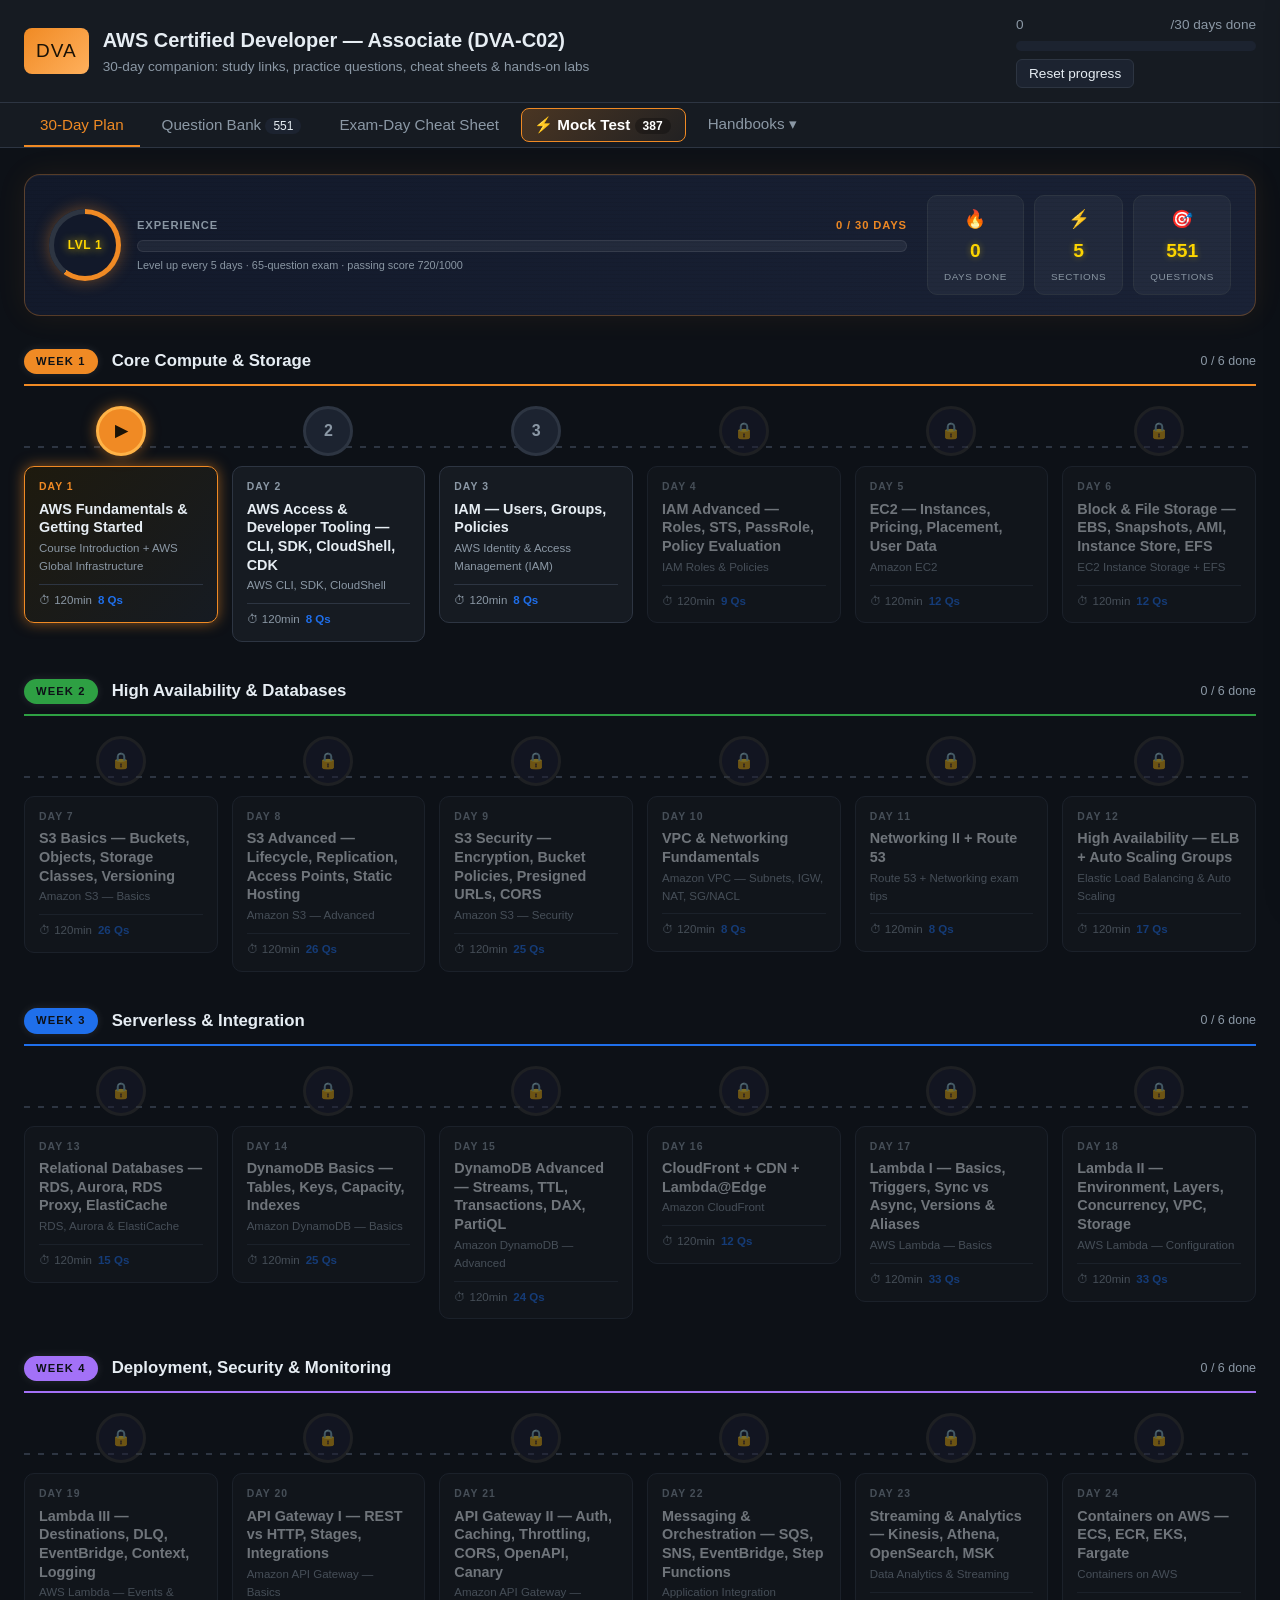
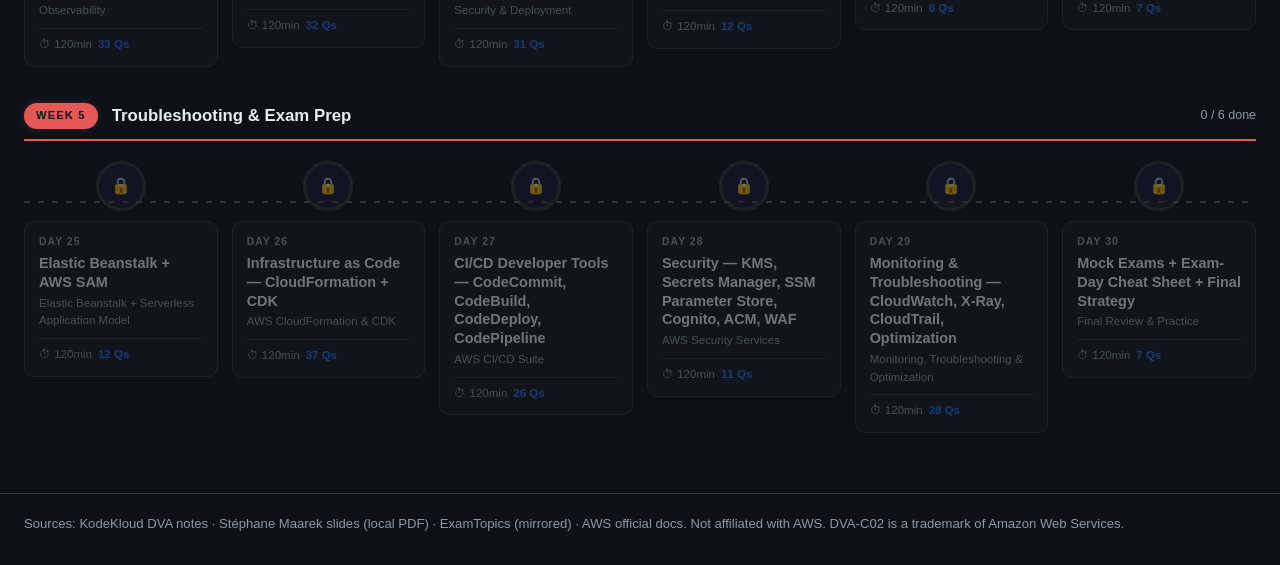
==== commit 695c860a: "Add initial HTML structure and JavaScript functionality for AWS CodePipeline Handbook - Created inde" ====
--- a/index.html
+++ b/index.html
@@ -31,6 +31,13 @@
     <button class="nav-btn" data-view="bank">Question Bank <span class="badge q-badge-count"></span></button>
     <button class="nav-btn" data-view="cheatsheet">Exam-Day Cheat Sheet</button>
     <button class="nav-btn" data-view="mock">Mock Test <span class="badge mock-badge-count"></span></button>
+    <!-- Handbooks dropdown -->
+    <div class="nav-handbook-dropdown" id="handbookDropdown">
+      <button class="nav-btn nav-handbook-toggle" id="handbookToggle">Handbooks ▾</button>
+      <div class="nav-handbook-menu" id="handbookMenu">
+        <a href="site/index.html">CodePipeline Handbook</a>
+      </div>
+    </div>
   </div>
 </nav>
 </div>
--- a/css/style.css
+++ b/css/style.css
@@ -98,6 +98,42 @@
 }
 .nav-btn:hover { color: var(--text); }
 .nav-btn.active { color: var(--accent); border-bottom-color: var(--accent); }
+
+/* Mock Test — attention-drawing animated pill */
+.nav-btn[data-view="mock"] {
+  position: relative; overflow: hidden;
+  align-self: center;
+  color: #fff; font-weight: 700;
+  padding: 7px 14px 7px 12px;
+  border: 1px solid var(--accent); border-radius: 8px;
+  background: linear-gradient(135deg, rgba(240,138,36,.24), rgba(240,138,36,.05));
+  animation: mockPulse 2.4s ease-in-out infinite;
+}
+.nav-btn[data-view="mock"]::before { content: "⚡ "; }
+.nav-btn[data-view="mock"]::after {
+  content: ""; position: absolute; top: 0; left: -60%; width: 45%; height: 100%;
+  background: linear-gradient(100deg, transparent, rgba(255,255,255,.38), transparent);
+  transform: skewX(-18deg); pointer-events: none;
+  animation: mockSheen 3.4s ease-in-out infinite;
+}
+.nav-btn[data-view="mock"]:hover {
+  color: #fff;
+  background: linear-gradient(135deg, rgba(240,138,36,.36), rgba(240,138,36,.12));
+}
+.nav-btn[data-view="mock"] .badge { background: rgba(0,0,0,.28); color: #fff; }
+@keyframes mockPulse {
+  0%, 100% { box-shadow: 0 0 0 1px rgba(240,138,36,.45), 0 0 8px rgba(240,138,36,.30); }
+  50%      { box-shadow: 0 0 0 1px rgba(240,138,36,.90), 0 0 17px rgba(240,138,36,.65); }
+}
+@keyframes mockSheen {
+  0%   { left: -60%; }
+  55%  { left: 130%; }
+  100% { left: 130%; }
+}
+@media (prefers-reduced-motion: reduce) {
+  .nav-btn[data-view="mock"] { animation: none; }
+  .nav-btn[data-view="mock"]::after { display: none; }
+}
 .badge {
   background: var(--bg-3); border-radius: 10px;
   padding: 1px 8px; font-size: .75rem; color: var(--text);
@@ -894,6 +930,60 @@
   background: rgba(209,36,47,.12); border: 1px solid rgba(209,36,47,.4); color: #ffb3b8;
 }
 .kt-correction b { color: #ff6b73; }
+
+/* ── Colour-coded diagram roles (read on the light diagram card) ── */
+.d-node.is-win {
+  background: linear-gradient(180deg, #e9f9ee, #d2f0da); border-color: #4faa62;
+  color: #1c5e2a; font-weight: 700;
+  box-shadow: inset 0 0 0 1px #4faa62, 0 2px 7px rgba(40,160,70,.25);
+}
+.d-node.is-trap {
+  background: #fdecec; border-color: #e49a9a; color: #9a3b3b; opacity: .9;
+}
+.d-node.is-key {
+  background: linear-gradient(180deg, #fdf0dd, #f8e3c4); border-color: var(--accent);
+  color: #7a4a10; font-weight: 700;
+}
+.d-col.is-win  { border-color: #4faa62; box-shadow: 0 0 0 2px rgba(79,170,98,.3); }
+.d-col.is-win  .d-col-head { background: #e9f9ee; color: #1c5e2a; }
+.d-col.is-trap { opacity: .82; }
+.d-col.is-trap .d-col-head { background: #fdecec; color: #9a3b3b; }
+.d-layer.is-win  { border-left: 4px solid #4faa62; background: #f2fbf4; }
+.d-layer.is-win  .d-layer-name { color: #1c5e2a; }
+.d-layer.is-trap { border-left: 4px solid #e07a7a; }
+.d-layer.is-trap .d-layer-name { color: #9a3b3b; }
+
+/* ── keymap (partition/sort key hero, e.g. DynamoDB) ── */
+.d-keymap   { text-align: center; }
+.d-km-table { font-size: .78rem; font-weight: 700; letter-spacing: .03em; color: var(--accent); margin-bottom: 10px; }
+.d-km-keys  { display: flex; align-items: stretch; justify-content: center; gap: 10px; flex-wrap: wrap; }
+.d-km-key   { display: flex; flex-direction: column; gap: 3px; min-width: 160px; border-radius: 10px; padding: 12px 18px; border: 2px solid; }
+.d-km-pk    { border-color: var(--accent); background: linear-gradient(180deg, #fdf0dd, #f8e0bf); }
+.d-km-sk    { border-color: #4a90d9; background: linear-gradient(180deg, #e8f1fc, #d3e4f7); }
+.d-km-role  { font-size: .66rem; text-transform: uppercase; letter-spacing: .06em; font-weight: 700; opacity: .8; }
+.d-km-pk .d-km-role { color: #7a4a10; }
+.d-km-sk .d-km-role { color: #1f5b96; }
+.d-km-val   { font-size: 1rem; font-weight: 800; color: #2a2620; }
+.d-km-plus  { align-self: center; font-size: 1.4rem; font-weight: 800; color: #9a9a9a; }
+.d-km-out   { display: flex; gap: 8px; justify-content: center; flex-wrap: wrap; margin-top: 4px; }
+
+/* ── Takeaway diagrams: turned up for memorability ── */
+.kt-topic .diagram {
+  border: 0; background: linear-gradient(180deg, #fffdf9, #fbf5ec);
+  box-shadow: 0 4px 20px rgba(0,0,0,.18); margin: 16px auto;
+}
+.kt-topic .d-node   { font-size: .9rem; padding: 10px 14px; box-shadow: 0 1px 2px rgba(0,0,0,.08); }
+.kt-topic .d-arrow  { font-size: 1.35rem; animation: kt-arrow 1.5s ease-in-out infinite; }
+.kt-topic .d-fanmid { font-size: 1.4rem; }
+.kt-topic .d-node.is-win { animation: kt-pulse 2.2s ease-in-out infinite; }
+@keyframes kt-arrow { 0%,100% { transform: translateX(0); opacity: .55; } 50% { transform: translateX(4px); opacity: 1; } }
+@keyframes kt-pulse {
+  0%,100% { box-shadow: inset 0 0 0 1px #4faa62, 0 2px 7px rgba(40,160,70,.25); }
+  50%     { box-shadow: inset 0 0 0 2px #4faa62, 0 0 16px rgba(40,160,70,.55); }
+}
+@media (prefers-reduced-motion: reduce) {
+  .kt-topic .d-arrow, .kt-topic .d-node.is-win { animation: none; }
+}
 
 /* ── Footer ──────────────────────────────────────────────── */
 .site-footer {
@@ -1137,3 +1227,160 @@
   .exam-nav { max-height: none; }
 }
 
+/* ============================================================
+   Brain-friendly cheat sheet (cheatSheetV2) — day-detail tab
+   ============================================================ */
+.cs-sheet { display: block; }
+.cs-hero {
+  display: flex; flex-wrap: wrap; align-items: center; gap: 10px;
+  padding-bottom: 12px; margin-bottom: 4px; border-bottom: 2px solid var(--accent);
+}
+.cs-hero h3 { color: var(--accent); margin: 0; font-size: 1.15rem; }
+.cs-hero-tag {
+  font-size: .68rem; text-transform: uppercase; letter-spacing: .08em; font-weight: 700;
+  color: #1a1205; background: linear-gradient(135deg, var(--accent), #ffb05c);
+  padding: 3px 10px; border-radius: 20px;
+}
+
+.cs-sec { padding: 15px 0; border-top: 1px solid var(--border); }
+.cs-sheet .cs-sec:first-of-type { border-top: none; padding-top: 8px; }
+.cs-sec-head { display: flex; align-items: center; gap: 9px; margin-bottom: 4px; flex-wrap: wrap; }
+.cs-sec-head h4 { margin: 0; font-size: 1.02rem; color: var(--text); }
+.cs-ic { font-size: 1.18rem; line-height: 1; }
+.cs-flag {
+  font-size: .6rem; font-weight: 800; letter-spacing: .07em; text-transform: uppercase;
+  color: #1a1205; background: var(--warn); padding: 2px 8px; border-radius: 20px;
+}
+.cs-desc { color: var(--muted); font-size: .83rem; margin: 2px 0 11px; }
+
+/* Tool-stack table */
+.cs-tablewrap { overflow-x: auto; border: 1px solid var(--border); border-radius: 10px; }
+.cs-table { width: 100%; border-collapse: collapse; font-size: .86rem; min-width: 540px; }
+.cs-table th {
+  text-align: left; background: var(--bg-3); color: var(--muted);
+  text-transform: uppercase; font-size: .66rem; letter-spacing: .05em;
+  padding: 9px 12px; border-bottom: 1px solid var(--border);
+}
+.cs-table td { padding: 10px 12px; border-bottom: 1px solid var(--border); vertical-align: top; color: var(--text); }
+.cs-table tr:last-child td { border-bottom: none; }
+.cs-table tbody tr:hover { background: var(--bg-2); }
+.cs-tool { font-weight: 700; color: var(--accent); white-space: nowrap; }
+.cs-table code { font-size: .82em; }
+
+/* Credential-chain staircase + mnemonic */
+.cs-mnem {
+  display: flex; flex-wrap: wrap; align-items: center; gap: 8px 12px;
+  background: linear-gradient(90deg, rgba(240,138,36,.16), transparent);
+  border: 1px dashed var(--accent); border-radius: 10px; padding: 10px 14px; margin: 2px 0 12px;
+}
+.cs-mnem-tag { font-size: .66rem; text-transform: uppercase; letter-spacing: .07em; color: var(--accent); font-weight: 700; }
+.cs-mnem-phrase { font-size: 1.04rem; color: var(--text); }
+.cs-mnem-hint { font-size: .82rem; color: var(--muted); font-weight: 700; letter-spacing: .12em; }
+.cs-stair { list-style: none; display: flex; flex-direction: column; gap: 7px; margin: 4px 0 0; padding: 0; }
+.cs-step {
+  display: flex; align-items: center; gap: 11px;
+  background: var(--bg-2); border: 1px solid var(--border); border-left: 3px solid var(--accent);
+  border-radius: 9px; padding: 8px 13px; transition: transform .15s ease;
+}
+.cs-step:hover { transform: translateX(4px); }
+.cs-step-n { font-size: .7rem; color: var(--muted); min-width: 12px; font-variant-numeric: tabular-nums; }
+.cs-key {
+  display: inline-flex; width: 27px; height: 27px; flex: 0 0 auto;
+  align-items: center; justify-content: center; border-radius: 7px;
+  background: linear-gradient(135deg, var(--accent), #ffb05c);
+  color: #1a1205; font-weight: 800; font-size: .92rem;
+}
+.cs-step-body { display: flex; flex-direction: column; line-height: 1.25; }
+.cs-step-note { font-size: .78rem; color: var(--muted); }
+.cs-stair-foot { margin-top: 9px; font-size: .8rem; color: var(--accent-2); font-weight: 600; }
+
+/* Traps — red flags */
+.cs-traps { list-style: none; display: grid; gap: 8px; margin: 0; padding: 0; }
+.cs-trap {
+  display: flex; gap: 11px; align-items: flex-start;
+  background: var(--bg-2); border: 1px solid var(--border); border-left: 3px solid #f0736a;
+  border-radius: 9px; padding: 10px 13px;
+}
+.cs-trap-ic { font-size: 1.05rem; line-height: 1.5; flex: 0 0 auto; }
+.cs-trap-body { display: flex; flex-direction: column; gap: 2px; }
+.cs-trap-label { color: #ff8a80; }
+.cs-trap-text { font-size: .86rem; color: var(--text); }
+
+/* Active-recall cover-to-reveal cards (native <details>) */
+.cs-recall { display: grid; gap: 8px; }
+.cs-rcard { border: 1px solid var(--border); border-radius: 10px; background: var(--bg-2); overflow: hidden; transition: border-color .15s ease; }
+.cs-rcard[open] { border-color: var(--accent-2); }
+.cs-rq { list-style: none; cursor: pointer; display: flex; align-items: center; gap: 11px; padding: 11px 14px; font-weight: 600; }
+.cs-rq::-webkit-details-marker { display: none; }
+.cs-rq-n {
+  display: inline-flex; width: 22px; height: 22px; flex: 0 0 auto;
+  align-items: center; justify-content: center; border-radius: 50%;
+  background: var(--bg-3); color: var(--accent); font-size: .78rem; font-weight: 800;
+}
+.cs-rq-text { flex: 1; }
+.cs-rq-cue {
+  font-size: .66rem; text-transform: uppercase; letter-spacing: .05em; font-weight: 700;
+  color: var(--accent); border: 1px solid var(--accent); border-radius: 20px; padding: 2px 10px; white-space: nowrap;
+}
+.cs-rcard[open] .cs-rq-cue { color: var(--accent-2); border-color: var(--accent-2); }
+.cs-rcard[open] .cs-rq-cue::before { content: "✓ "; }
+.cs-ra { padding: 0 14px 13px 47px; color: var(--accent-2); font-weight: 600; }
+.cs-ra code { color: var(--accent-2); }
+
+/* Tips */
+.cs-tips { margin: 0; padding-left: 20px; display: grid; gap: 6px; }
+.cs-tips li { color: var(--text); font-size: .88rem; }
+
+@media (prefers-reduced-motion: reduce) {
+  .cs-step, .cs-rcard { transition: none; }
+}
+
+
+/* ---- Handbooks Dropdown (in main nav) ---- */
+.nav-handbook-dropdown {
+  position: relative;
+  display: inline-block;
+}
+.nav-handbook-toggle {
+  cursor: pointer;
+}
+.nav-handbook-menu {
+  display: none;
+  position: absolute;
+  top: calc(100% + 2px);
+  left: 0;
+  min-width: 200px;
+  background: #1a2232;
+  border: 1px solid rgba(255,255,255,0.15);
+  border-radius: 6px;
+  box-shadow: 0 8px 24px rgba(0,0,0,0.4);
+  z-index: 9999;
+  padding: 4px 0;
+}
+/* Show on hover */
+.nav-handbook-dropdown:hover .nav-handbook-menu {
+  display: block;
+}
+/* Show when toggle has focus (keyboard) */
+.nav-handbook-dropdown:focus-within .nav-handbook-menu {
+  display: block;
+}
+/* Show via JS .open class */
+.nav-handbook-dropdown.open .nav-handbook-menu {
+  display: block;
+}
+.nav-handbook-menu a {
+  display: block;
+  padding: 10px 18px;
+  color: #c8d0dc;
+  text-decoration: none;
+  font-size: 0.9rem;
+  white-space: nowrap;
+}
+.nav-handbook-menu a:hover {
+  background: #243044;
+  color: #fff;
+}
+  flex-shrink: 0;
+  filter: brightness(0) invert(0.8);
+}
